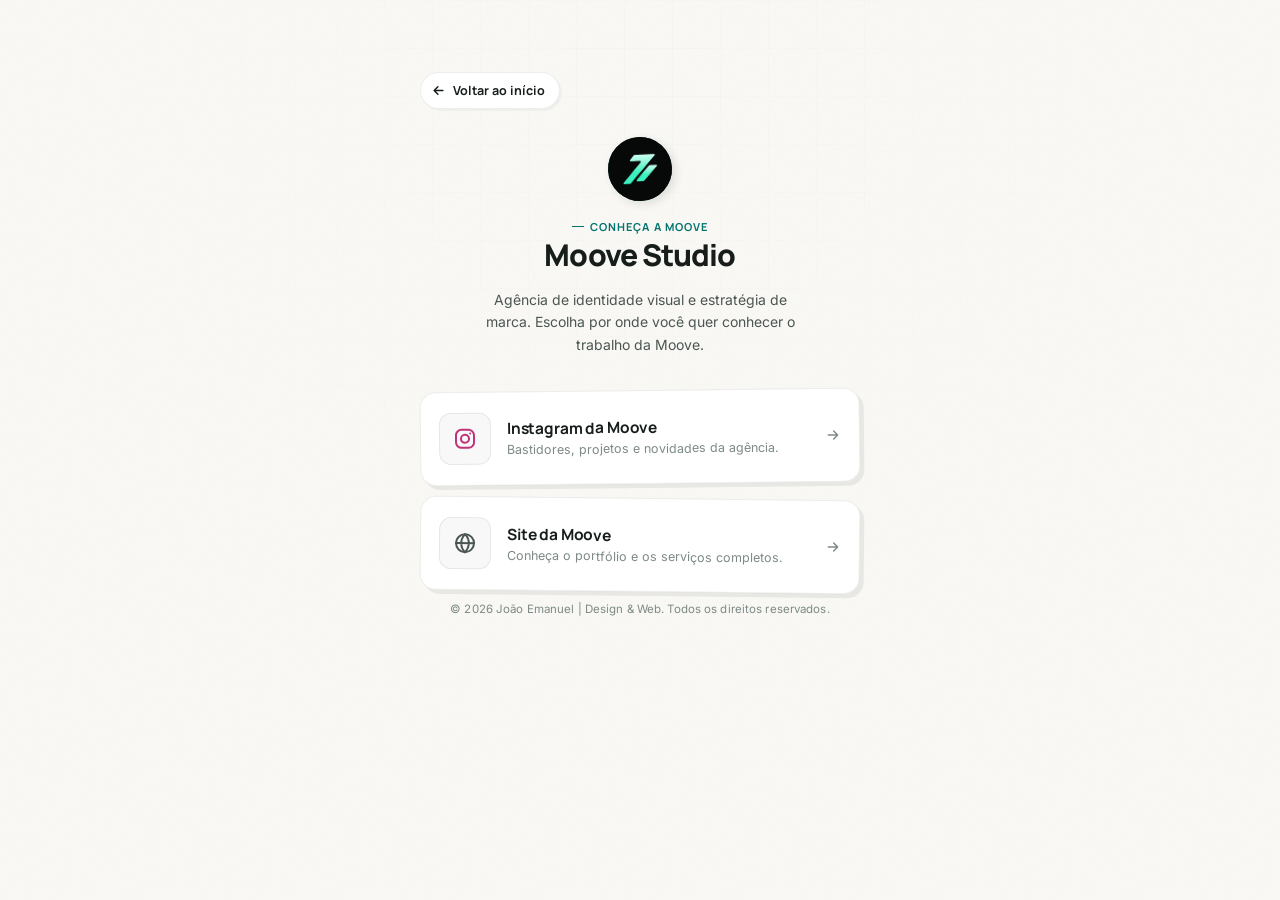
==== moove.html @ 4570e80d "atualização" ====
<!DOCTYPE html>
<html lang="pt-BR">
<head>
<meta charset="UTF-8">
<meta name="viewport" content="width=device-width, initial-scale=1.0, viewport-fit=cover">
<title>Conheça a Moove — João Emanuel</title>
<meta name="description" content="Conheça a Moove, agência de identidade visual e estratégia de marca. Acesse o Instagram ou o site oficial da agência.">
<meta name="theme-color" content="#FAF9F5">

<link rel="icon" type="image/png" href="simbolo-escuro.png" media="(prefers-color-scheme: light)">
<link rel="icon" type="image/png" href="simbolo-claro.png" media="(prefers-color-scheme: dark)">

<meta property="og:title" content="Conheça a Moove">
<meta property="og:description" content="Agência de identidade visual e estratégia de marca.">
<meta property="og:type" content="website">

<link rel="preconnect" href="https://fonts.googleapis.com">
<link rel="preconnect" href="https://fonts.gstatic.com" crossorigin>
<link href="https://fonts.googleapis.com/css2?family=Manrope:wght@600;700;800&family=Inter:wght@400;500;600&display=swap" rel="stylesheet">

<link rel="stylesheet" href="style.css?v=2">
</head>
<body>

<div class="ambient" aria-hidden="true"></div>

<main class="page">

  <div class="subpage-nav reveal" style="--d:0">
    <a class="btn-back" href="index.html">
      <svg viewBox="0 0 24 24" fill="none" stroke="currentColor" stroke-width="2.4" stroke-linecap="round" stroke-linejoin="round" aria-hidden="true"><path d="M19 12H5M11 6l-6 6 6 6"/></svg>
      Voltar ao início
    </a>
  </div>

  <header class="moove-hero reveal" style="--d:20">
    <div class="moove-logo moove-logo--photo" style="width:64px;height:64px;border-radius:50%;overflow:hidden;flex-shrink:0;">
      <img src="moove-logo.jpg" alt="Logotipo da Moove Studio" style="width:100%;height:100%;object-fit:cover;display:block;">
    </div>
    <span class="eyebrow">Conheça a Moove</span>
    <h1>Moove Studio</h1>
    <p class="description">Agência de identidade visual e estratégia de marca. Escolha por onde você quer conhecer o trabalho da Moove.</p>
  </header>

  <section class="option-grid" aria-label="Opções para conhecer a Moove">

    <a class="option-card option-card--instagram reveal" style="--d:40" href="https://www.instagram.com/mooveagc?utm_source=ig_web_button_share_sheet&igsh=ZDNlZDc0MzIxNw==" target="_blank" rel="noopener">
      <span class="option-icon" aria-hidden="true">
        <svg viewBox="0 0 24 24" width="24" height="24" fill="none" stroke="currentColor" stroke-width="2" stroke-linecap="round" stroke-linejoin="round"><rect x="3" y="3" width="18" height="18" rx="5.5"/><circle cx="12" cy="12" r="4"/><circle cx="17.2" cy="6.8" r="1" fill="currentColor" stroke="none"/></svg>
      </span>
      <span class="link-body">
        <span class="link-label">Instagram da Moove</span>
        <span class="link-desc">Bastidores, projetos e novidades da agência.</span>
      </span>
      <svg class="link-arrow" viewBox="0 0 24 24" width="15" height="15" fill="none" stroke="currentColor" stroke-width="2.2" stroke-linecap="round" stroke-linejoin="round" aria-hidden="true"><path d="M5 12h14M13 6l6 6-6 6"/></svg>
    </a>

    <a class="option-card reveal" style="--d:90" href="https://mooveagnc.vercel.app" target="_blank" rel="noopener">
      <span class="option-icon" aria-hidden="true">
        <svg viewBox="0 0 24 24" width="24" height="24" fill="none" stroke="currentColor" stroke-width="2" stroke-linecap="round" stroke-linejoin="round"><circle cx="12" cy="12" r="9"/><path d="M3 12h18M12 3c2.5 2.7 3.8 6 3.8 9s-1.3 6.3-3.8 9c-2.5-2.7-3.8-6-3.8-9s1.3-6.3 3.8-9Z"/></svg>
      </span>
      <span class="link-body">
        <span class="link-label">Site da Moove</span>
        <span class="link-desc">Conheça o portfólio e os serviços completos.</span>
      </span>
      <svg class="link-arrow" viewBox="0 0 24 24" width="15" height="15" fill="none" stroke="currentColor" stroke-width="2.2" stroke-linecap="round" stroke-linejoin="round" aria-hidden="true"><path d="M5 12h14M13 6l6 6-6 6"/></svg>
    </a>

  </section>

</main>

<footer>© 2026 João Emanuel | Design &amp; Web. Todos os direitos reservados.</footer>

<script src="script.js"></script>

</body>
</html>
---- style.css ----
:root{
    --bg: #FAF9F5;
    --bg-card: #FFFFFF;
    --accent: #024E4A;
    --accent-bright: #03736D;
    --gold: #F4C430;
    --gold-soft: #FFF9E6;
    --text: #161D1B;
    --text-dim: #4B5653;
    --text-faint: #7D8A86;
    --border: rgba(22, 29, 27, 0.08);
    --border-dashed: rgba(22, 29, 27, 0.15);
    --radius-lg: 16px;
    --radius-md: 12px;
    --radius-sm: 8px;
    --ease: cubic-bezier(0.16, 1, 0.3, 1);
    --shadow-flat: 4px 4px 0px rgba(22, 29, 27, 0.07);
    --shadow-lift: 6px 6px 0px rgba(22, 29, 27, 0.1);
  }

  *{ margin:0; padding:0; box-sizing:border-box; }

  html{ background:var(--bg); scroll-behavior:smooth; }

  body{
    background-color: var(--bg);
    color:var(--text);
    font-family:'Inter', -apple-system, BlinkMacSystemFont, sans-serif;
    min-height:100svh;
    display:flex;
    flex-direction:column;
    align-items:center;
    justify-content:flex-start;
    padding: clamp(32px, 8vh, 72px) 20px 32px;
    position:relative;
    overflow-x:hidden;
    -webkit-font-smoothing:antialiased;
  }

  /* ================= Collage Background Texture ================= */
  .ambient{
    position:fixed;
    inset:0;
    z-index:0;
    pointer-events:none;
    overflow:hidden;
  }

  .ambient::before{
    content:"";
    position:absolute;
    inset:0;
    background-image:
      linear-gradient(rgba(22,29,27,0.015) 1px, transparent 1px),
      linear-gradient(90deg, rgba(22,29,27,0.015) 1px, transparent 1px);
    background-size: 48px 48px;
    mask-image: radial-gradient(circle 800px at 50% 10%, black, transparent 85%);
    -webkit-mask-image: radial-gradient(circle 800px at 50% 10%, black, transparent 85%);
    opacity:0.8;
  }

  .ambient::after{
    content:"";
    position:absolute;
    inset:-10%;
    background-image:url("data:image/svg+xml,%3Csvg xmlns='http://www.w3.org/2000/svg' width='200' height='200'%3E%3Cfilter id='n'%3E%3CfeTurbulence type='fractalNoise' baseFrequency='0.8' numOctaves='3' stitchTiles='stitch'/%3E%3C/filter%3E%3Crect width='100%25' height='100%25' filter='url(%23n)'/%3E%3C/svg%3E");
    opacity:0.045;
    mix-blend-mode:multiply;
  }

  .page{
    position:relative;
    z-index:1;
    width:100%;
    max-width:440px;
    display:flex;
    flex-direction:column;
    align-items:center;
  }

  section, header.hero{ width:100%; }

  /* ---------- reveal-on-scroll ---------- */
  .reveal{
    opacity:0;
    transform: translateY(14px);
    transition: opacity 0.6s var(--ease), transform 0.6s var(--ease);
    transition-delay: calc(var(--d, 0) * 1ms);
  }
  .reveal.is-visible{ opacity:1; transform: translateY(0); }

  @media (prefers-reduced-motion: reduce){
    .reveal{ opacity:1; transform:none; transition:none; }
  }

  /* ================= Hero ================= */
  .hero{
    display:flex;
    flex-direction:column;
    align-items:center;
    text-align:center;
    margin-bottom: clamp(28px, 4vh, 36px);
  }

  /* Badge interativa estilo etiqueta */
  .badge{
    display:inline-flex;
    align-items:center;
    gap:8px;
    padding:6px 12px 6px 10px;
    border-radius:100px;
    background: var(--bg-card);
    border:1px solid var(--border);
    box-shadow: 2px 2px 0px rgba(22,29,27,0.04);
    font-family:'Manrope', sans-serif;
    font-weight:700;
    font-size:11.5px;
    letter-spacing:0.01em;
    color: var(--accent);
    margin-bottom:24px;
    cursor: default;
    user-select: none;
    opacity:0;
    transform: translateY(10px);
    animation: rise 0.7s var(--ease) forwards;
    transition: transform 0.3s var(--ease), box-shadow 0.3s var(--ease), background-color 0.3s var(--ease);
  }

  .badge:hover{
    transform: translateY(-2px);
    box-shadow: 3px 3px 6px rgba(22,29,27,0.06);
    background-color: var(--gold-soft);
  }

  .badge-dot{
    position:relative;
    width:6px; height:6px;
    border-radius:50%;
    background: var(--accent-bright);
    flex-shrink:0;
  }
  .badge-dot::after{
    content:"";
    position:absolute;
    inset:-4px;
    border-radius:50%;
    background: var(--accent-bright);
    opacity:0.4;
    animation: pulse 2s ease-out infinite;
  }

  @keyframes pulse{
    0%{ transform:scale(0.6); opacity:0.4; }
    75%{ transform:scale(2); opacity:0; }
    100%{ opacity:0; }
  }

  /* Circular sticker cutout with washi tape e interações de hover */
  .avatar-wrap{
    position:relative;
    width:108px;
    height:108px;
    border-radius:50%;
    background: #FFFFFF;
    padding: 5px;
    box-shadow: 3px 3px 10px rgba(22,29,27,0.1), 1px 1px 2px rgba(22,29,27,0.05);
    transform: rotate(-2deg);
    margin-bottom:24px;
    cursor: pointer;
    opacity:0;
    animation: rise-tilt 0.8s var(--ease) 0.08s forwards;
    transition: transform 0.4s var(--ease), box-shadow 0.4s var(--ease);
  }

  /* Translucent washi tape on top */
  .avatar-wrap::before{
    content: "";
    position: absolute;
    top: -12px;
    left: 50%;
    transform: translateX(-50%) rotate(-3deg);
    width: 50px;
    height: 16px;
    background: rgba(244, 196, 48, 0.45);
    border-left: 1px dashed rgba(22,29,27,0.1);
    border-right: 1px dashed rgba(22,29,27,0.1);
    backdrop-filter: blur(1px);
    z-index: 2;
    transition: transform 0.4s var(--ease), opacity 0.4s var(--ease);
  }

  /* Interações físicas de adesivo ao passar o mouse */
  .avatar-wrap:hover{
    transform: rotate(2deg) translateY(-4px) scale(1.03);
    box-shadow: 6px 10px 16px rgba(22,29,27,0.15);
  }

  .avatar-wrap:hover::before{
    transform: translateX(-50%) rotate(-1deg) translateY(-1px);
    background: rgba(244, 196, 48, 0.55);
  }

  @keyframes rise-tilt {
    to { opacity:1; transform: rotate(-2deg) translateY(0) scale(1); }
  }

  .avatar{
    width:100%;
    height:100%;
    border-radius:50%;
    overflow:hidden;
    background: #EAE8E2;
    display:flex;
    align-items:center;
    justify-content:center;
    border: 1px solid rgba(22,29,27,0.06);
  }

  .avatar img{
    width:100%;
    height:100%;
    object-fit:cover;
    display:block;
  }

  h1{
    font-family:'Manrope', sans-serif;
    font-weight:800;
    font-size: clamp(26px, 6vw, 30px);
    letter-spacing:-0.03em;
    color:var(--text);
    opacity:0;
    transform: translateY(10px);
    animation: rise 0.7s var(--ease) 0.16s forwards;
  }

  .subtitle{
    font-family:'Manrope', sans-serif;
    font-weight:700;
    font-size:13.5px;
    letter-spacing:0.04em;
    text-transform:uppercase;
    color:var(--accent-bright);
    margin-top:6px;
    opacity:0;
    transform: translateY(10px);
    animation: rise 0.7s var(--ease) 0.24s forwards;
  }

  .description{
    font-size:14px;
    line-height:1.6;
    color:var(--text-dim);
    max-width:320px;
    margin-top:14px;
    opacity:0;
    transform: translateY(10px);
    animation: rise 0.7s var(--ease) 0.32s forwards;
  }

  /* Mini circular action buttons style */
  .hero-cta{
    display:flex;
    align-items:center;
    justify-content:center;
    gap:14px;
    margin-top:24px;
    opacity:0;
    transform: translateY(10px);
    animation: rise 0.7s var(--ease) 0.4s forwards;
  }

  .btn-mini{
    width: 48px;
    height: 48px;
    border-radius: 50%;
    background: var(--bg-card);
    border: 1px solid var(--border);
    color: var(--text);
    display:inline-flex;
    align-items:center;
    justify-content:center;
    box-shadow: var(--shadow-flat);
    transition: transform 0.3s var(--ease), box-shadow 0.3s var(--ease), border-color 0.3s var(--ease), background-color 0.3s var(--ease);
    text-decoration: none;
  }

  /* Each mini button has a slightly hand-placed rotation */
  .btn-mini:nth-child(1) { transform: rotate(-5deg); }
  .btn-mini:nth-child(2) { transform: rotate(4deg); }
  .btn-mini:nth-child(3) { transform: rotate(-2deg); }

  .btn-mini:hover{
    border-color: var(--text);
    background-color: var(--gold-soft);
    transform: translateY(-2px) scale(1.05) rotate(0deg) !important;
    box-shadow: var(--shadow-lift);
  }

  .btn-mini svg{
    width: 20px;
    height: 20px;
  }

  /* ================= Links (Seção 2) ================= */
  .links{
    width:100%;
    display:flex;
    flex-direction:column;
    gap:12px;
    margin-bottom: clamp(28px, 4vh, 36px);
  }

  .link{
    --i: 0;
    position:relative;
    display:flex;
    align-items:center;
    gap:14px;
    width:100%;
    padding:14px 16px;
    border-radius: var(--radius-md);
    background: var(--bg-card);
    border:1px solid var(--border);
    box-shadow: var(--shadow-flat);
    text-decoration:none;
    color:var(--text);
    transition: transform 0.35s var(--ease), box-shadow 0.35s var(--ease), border-color 0.35s var(--ease);
  }

  /* Clean cutout border variation for links to look like hand-glued sheets */
  .link:nth-child(even) {
    border-radius: 14px 10px 15px 9px / 10px 14px 9px 13px;
    transform: rotate(0.4deg);
  }
  .link:nth-child(odd) {
    border-radius: 9px 15px 10px 14px / 13px 9px 14px 10px;
    transform: rotate(-0.4deg);
  }

  .link:hover, .link:focus-visible{
    border-color: var(--text);
    transform: translate(-2px, -2px) rotate(0deg) !important;
    box-shadow: var(--shadow-lift);
  }

  .link:active{ transform: translate(0px, 0px) scale(0.99) !important; }

  .link:focus-visible{
    outline: 2px solid var(--accent);
    outline-offset: 2px;
  }

  .link-icon{
    flex-shrink:0;
    width:38px;
    height:38px;
    border-radius: var(--radius-sm);
    background: rgba(22, 29, 27, 0.03);
    border:1px solid var(--border);
    display:flex;
    align-items:center;
    justify-content:center;
    color: var(--text-dim);
    transition: color 0.3s var(--ease), transform 0.3s var(--ease), background 0.3s var(--ease);
  }

  .link:hover .link-icon{
    color:var(--accent);
    transform: scale(1.04);
    background: var(--gold-soft);
    border-color: rgba(244,196,48,0.3);
  }

  .link-body{
    flex:1;
    min-width:0;
    display:flex;
    flex-direction:column;
    gap:1px;
  }

  .link-label{
    font-family:'Manrope', sans-serif;
    font-weight:700;
    font-size:14.5px;
    letter-spacing:-0.01em;
  }

  .link-desc{
    font-size:12px;
    line-height:1.4;
    color: var(--text-faint);
    overflow:hidden;
    text-overflow:ellipsis;
    white-space:nowrap;
  }

  .link-arrow{
    flex-shrink:0;
    width:14px;
    height:14px;
    color: var(--text-faint);
    transition: transform 0.3s var(--ease), color 0.3s var(--ease);
  }

  .link:hover .link-arrow{ transform: translateX(3px); color:var(--text); }

  /* Primary CTA card: stylized paper ribbon */
  .link--primary{
    background: var(--accent);
    border: 1px solid var(--accent);
    color: #FFFFFF;
    box-shadow: var(--shadow-flat);
  }

  .link--primary .link-icon{
    background: rgba(255,255,255,0.08);
    border-color: rgba(255,255,255,0.1);
    color: #FFFFFF;
  }
  .link--primary .link-label{ font-weight:800; font-size:15px; }
  .link--primary .link-desc{ color: rgba(255, 255, 255, 0.7); }
  .link--primary .link-arrow{ color: rgba(255, 255, 255, 0.6); }

  .link--primary:hover{
    background: #013A37;
    border-color: #013A37;
  }
  .link--primary:hover .link-icon{
    color: var(--gold);
    background: rgba(255,255,255,0.12);
  }
  .link--primary:hover .link-arrow{ color: #FFFFFF; }

  /* Secondary CTA card: WhatsApp stylized highlighted button */
  .link--whatsapp {
    background: var(--gold);
    border: 1px solid var(--gold);
    color: var(--text);
    box-shadow: var(--shadow-flat);
  }
  .link--whatsapp .link-icon {
    background: rgba(255, 255, 255, 0.35);
    border-color: rgba(22, 29, 27, 0.1);
    color: var(--accent);
  }
  .link--whatsapp .link-label {
    font-weight: 800;
    font-size: 15px;
  }
  .link--whatsapp .link-desc {
    color: var(--text-dim);
  }
  .link--whatsapp .link-arrow {
    color: var(--text-dim);
  }
  .link--whatsapp:hover {
    background: #e0b324;
    border-color: #e0b324;
  }
  .link--whatsapp:hover .link-icon {
    background: rgba(255, 255, 255, 0.5);
    color: #013A37;
    border-color: rgba(22, 29, 27, 0.15);
  }
  .link--whatsapp:hover .link-arrow {
    color: var(--text);
  }

  /* ================= Prova Social (Seção 3) ================= */
  .stats{
    width:100%;
    display:grid;
    grid-template-columns: repeat(3, 1fr);
    gap:10px;
    margin-bottom: clamp(28px, 4vh, 36px);
  }

  .stat-card{
    position:relative;
    padding:18px 8px 16px;
    border-radius: var(--radius-md);
    background: var(--bg-card);
    border:1px solid var(--border);
    box-shadow: 2px 2px 0px rgba(22,29,27,0.04);
    display:flex;
    flex-direction:column;
    align-items:center;
    text-align:center;
    gap:4px;
    transition: transform 0.35s var(--ease), border-color 0.35s var(--ease), box-shadow 0.35s var(--ease);
  }

  .stat-card:nth-child(1) { transform: rotate(-1deg); }
  .stat-card:nth-child(2) { transform: rotate(1deg); }
  .stat-card:nth-child(3) { transform: rotate(-0.5deg); }

  .stat-card:hover{
    transform: translateY(-2px) rotate(0deg) !important;
    border-color: var(--text);
    box-shadow: var(--shadow-flat);
  }

  .stat-num{
    font-family:'Manrope', sans-serif;
    font-weight:800;
    font-size: clamp(20px, 5.5vw, 24px);
    letter-spacing:-0.02em;
    color: var(--accent);
  }

  .stat-label{
    font-size:10.5px;
    line-height:1.3;
    color: var(--text-faint);
    letter-spacing:0.01em;
  }

  @media (max-width: 380px){
    .stats{ gap:8px; }
    .stat-card{ padding:14px 4px 12px; }
    .stat-label{ font-size:9.5px; }
  }

  /* ================= Quem Sou (Seção 4 - Última) ================= */
  .about{
    margin-bottom: clamp(28px, 4vh, 36px);
    padding: 30px clamp(18px, 5vw, 24px) 24px;
    border-radius: 12px 16px 12px 18px / 14px 12px 16px 11px;
    background: var(--bg-card);
    border: 1px dashed var(--border-dashed);
    box-shadow: var(--shadow-flat);
    display:grid;
    grid-template-columns: 1fr;
    gap:14px;
    position: relative;
    cursor: default;
    transition: transform 0.4s var(--ease), box-shadow 0.4s var(--ease), border-color 0.4s var(--ease);
  }

  /* Interação de hover no bloco Quem Sou */
  .about:hover{
    transform: translateY(-3px) rotate(0.5deg);
    box-shadow: 6px 8px 0px rgba(22, 29, 27, 0.09);
    border-color: var(--accent-bright);
  }

  /* Paper tape on the corner of the About card */
  .about::before {
    content: "";
    position: absolute;
    top: -8px;
    right: 20px;
    transform: rotate(15deg);
    width: 50px;
    height: 16px;
    background: rgba(22, 29, 27, 0.05);
    border-left: 1px dashed rgba(22,29,27,0.1);
    border-right: 1px dashed rgba(22,29,27,0.1);
    pointer-events: none;
    transition: transform 0.4s var(--ease), background 0.4s var(--ease);
  }

  .about:hover::before{
    transform: rotate(12deg) translateY(-1px);
    background: rgba(2, 78, 74, 0.08); /* Ganha um sutil tom de marcação */
  }

  .about-head{
    display:flex;
    flex-direction:column;
    gap:4px;
  }

  .eyebrow{
    font-family:'Manrope', sans-serif;
    font-weight:700;
    font-size:11px;
    letter-spacing:0.1em;
    text-transform:uppercase;
    color: var(--accent-bright);
    display:flex;
    align-items:center;
    gap:6px;
  }

  .eyebrow::before{
    content:"";
    width:12px;
    height:1.5px;
    background: var(--accent-bright);
  }

  .about-title{
    font-family:'Manrope', sans-serif;
    font-weight:800;
    font-size:18px;
    letter-spacing:-0.015em;
    line-height:1.25;
    color: var(--text);
  }

  .about-text{
    font-size:13.5px;
    line-height:1.65;
    color: var(--text-dim);
  }

  @media (min-width: 560px){
    .about{ grid-template-columns: 0.9fr 1.1fr; gap:20px; align-items:start; }
  }

  /* ---------- Footer ---------- */
  footer{
    position:relative;
    z-index:1;
    margin-top:clamp(4px, 2vh, 10px);
    font-size:11.5px;
    color: var(--text-faint);
    letter-spacing:0.01em;
    text-align:center;
  }

  @keyframes rise{
    to{ opacity:1; transform: translateY(0) scale(1); }
  }

  @media (min-width: 640px){
    .page{ max-width: 440px; }
    .link{ padding:15px 18px; }
  }

  @media (prefers-reduced-motion: reduce){
    *, *::before, *::after{
      animation-duration: 0.01ms !important;
      animation-iteration-count: 1 !important;
      transition-duration: 0.01ms !important;
    }
    .link:hover, .stat-card:hover, .btn-mini:hover, .badge:hover, .avatar-wrap:hover, .about:hover{ transform:none !important; }
  }

/* ================= Componentes de navegação entre páginas ================= */
.subpage-nav{
  width:100%;
  display:flex;
  align-items:center;
  margin-bottom: clamp(20px, 4vh, 28px);
}

.btn-back{
  display:inline-flex;
  align-items:center;
  gap:7px;
  padding:9px 14px 9px 10px;
  border-radius:100px;
  background: var(--bg-card);
  border:1px solid var(--border);
  box-shadow: 2px 2px 0px rgba(22,29,27,0.04);
  font-family:'Manrope', sans-serif;
  font-weight:700;
  font-size:12.5px;
  color: var(--text);
  text-decoration:none;
  transition: transform 0.3s var(--ease), box-shadow 0.3s var(--ease), background-color 0.3s var(--ease), border-color 0.3s var(--ease);
}

.btn-back svg{ width:15px; height:15px; transition: transform 0.3s var(--ease); }

.btn-back:hover{
  transform: translate(-2px,-2px);
  box-shadow: var(--shadow-flat);
  background-color: var(--gold-soft);
  border-color: var(--text);
}

.btn-back:hover svg{ transform: translateX(-2px); }

/* ---------- Botão "Ler mais" criativo (cartão Quem Sou, home) ---------- */
.about-more{
  --i:0;
  position:relative;
  align-self:flex-start;
  display:inline-flex;
  align-items:center;
  gap:8px;
  margin-top:4px;
  padding:11px 18px 11px 20px;
  border-radius: 100px 8px 100px 8px;
  background: var(--accent);
  color:#FFFFFF;
  font-family:'Manrope', sans-serif;
  font-weight:800;
  font-size:13px;
  letter-spacing:-0.01em;
  text-decoration:none;
  border: 1px solid var(--accent);
  box-shadow: var(--shadow-flat);
  transform: rotate(-1deg);
  transition: transform 0.35s var(--ease), box-shadow 0.35s var(--ease), background-color 0.35s var(--ease);
  overflow:hidden;
}

.about-more::before{
  content:"";
  position:absolute;
  top:0; left:-60%;
  width:40%; height:100%;
  background: linear-gradient(120deg, transparent, rgba(255,255,255,0.28), transparent);
  transform: skewX(-20deg);
  transition: left 0.6s var(--ease);
}

.about-more:hover::before{ left:120%; }

.about-more svg{
  width:14px; height:14px;
  flex-shrink:0;
  transition: transform 0.35s var(--ease);
}

.about-more:hover{
  transform: rotate(0deg) translate(-2px,-2px);
  box-shadow: var(--shadow-lift);
  background-color: #013A37;
}

.about-more:hover svg{ transform: translateX(4px); }

.about-more:active{ transform: scale(0.97) !important; }

.about > .about-more{ margin-top:6px; }

@media (min-width: 560px){
  .about{ grid-template-columns: 0.9fr 1.1fr; }
  .about-more{ grid-column: 2; }
}

/* ================= Página: Quem Sou (extensa) ================= */
.story-hero{
  display:flex;
  flex-direction:column;
  align-items:center;
  text-align:center;
  margin-bottom: clamp(24px, 4vh, 32px);
}

.story-hero .avatar-wrap{ width:92px; height:92px; margin-bottom:18px; }

.story-hero h1{ font-size: clamp(24px, 6vw, 28px); }

.story-block{
  width:100%;
  margin-bottom:16px;
  padding: 24px clamp(18px, 5vw, 24px) 22px;
  border-radius: 14px 18px 12px 16px / 16px 12px 18px 12px;
  background: var(--bg-card);
  border: 1px solid var(--border);
  box-shadow: var(--shadow-flat);
  transition: transform 0.4s var(--ease), box-shadow 0.4s var(--ease), border-color 0.4s var(--ease);
}

.story-block:nth-child(odd){ transform: rotate(-0.3deg); }
.story-block:nth-child(even){ transform: rotate(0.3deg); }

.story-block:hover{
  transform: translateY(-3px) rotate(0deg);
  box-shadow: var(--shadow-lift);
  border-color: var(--accent-bright);
}

.story-block .eyebrow{ margin-bottom:10px; }

.story-block h2{
  font-family:'Manrope', sans-serif;
  font-weight:800;
  font-size:17px;
  letter-spacing:-0.015em;
  color:var(--text);
  margin-bottom:10px;
}

.story-block p{
  font-size:13.5px;
  line-height:1.7;
  color: var(--text-dim);
  margin-bottom:10px;
}

.story-block p:last-child{ margin-bottom:0; }

.value-grid{
  display:grid;
  grid-template-columns: 1fr 1fr;
  gap:10px;
  margin-top:6px;
}

.value-card{
  padding:14px 12px;
  border-radius: var(--radius-sm);
  background: rgba(2, 78, 74, 0.03);
  border:1px solid var(--border);
  text-align:left;
}

.value-card .value-title{
  display:block;
  font-family:'Manrope', sans-serif;
  font-weight:800;
  font-size:12.5px;
  color: var(--accent);
  margin-bottom:4px;
}

.value-card .value-desc{
  display:block;
  font-size:11.5px;
  line-height:1.5;
  color: var(--text-faint);
}

.skills-tags{
  display:flex;
  flex-wrap:wrap;
  gap:8px;
  margin-top:8px;
}

.skill-tag{
  padding:7px 13px;
  border-radius:100px;
  background: var(--gold-soft);
  border:1px solid rgba(244,196,48,0.4);
  font-family:'Manrope', sans-serif;
  font-weight:700;
  font-size:11.5px;
  color: var(--text);
}

.story-cta{
  display:flex;
  flex-direction:column;
  gap:12px;
  margin-top: clamp(20px, 4vh, 28px);
}

/* ================= Página: Moove (opções) ================= */
.moove-hero{
  display:flex;
  flex-direction:column;
  align-items:center;
  text-align:center;
  margin-bottom: clamp(28px, 4vh, 34px);
}

.moove-logo{
  width:64px;
  height:64px;
  border-radius:50%;
  background: var(--accent);
  color: var(--gold);
  display:flex;
  align-items:center;
  justify-content:center;
  box-shadow: 3px 3px 10px rgba(22,29,27,0.12);
  margin-bottom:18px;
  transform: rotate(-3deg);
}

.moove-logo svg{ width:28px; height:28px; }

.option-grid{
  width:100%;
  display:flex;
  flex-direction:column;
  gap:14px;
}

.option-card{
  position:relative;
  display:flex;
  align-items:center;
  gap:16px;
  width:100%;
  padding:20px 18px;
  border-radius: var(--radius-lg);
  background: var(--bg-card);
  border:1px solid var(--border);
  box-shadow: var(--shadow-flat);
  text-decoration:none;
  color:var(--text);
  transition: transform 0.35s var(--ease), box-shadow 0.35s var(--ease), border-color 0.35s var(--ease);
}

.option-card:nth-child(1){ transform: rotate(-0.6deg); }
.option-card:nth-child(2){ transform: rotate(0.6deg); }

.option-card:hover{
  border-color: var(--text);
  transform: translate(-2px,-2px) rotate(0deg);
  box-shadow: var(--shadow-lift);
}

.option-icon{
  flex-shrink:0;
  width:52px;
  height:52px;
  border-radius: var(--radius-md);
  background: rgba(22,29,27,0.03);
  border:1px solid var(--border);
  display:flex;
  align-items:center;
  justify-content:center;
  color: var(--text-dim);
  transition: color 0.3s var(--ease), background 0.3s var(--ease), border-color 0.3s var(--ease);
}

.option-card:hover .option-icon{
  color: var(--accent);
  background: var(--gold-soft);
  border-color: rgba(244,196,48,0.3);
}

.option-card .link-body{ gap:2px; }
.option-card .link-label{ font-size:15.5px; }
.option-card .link-desc{ font-size:12.5px; white-space:normal; }
.option-card .link-arrow{ width:16px; height:16px; }
.option-card:hover .link-arrow{ transform: translateX(3px); color:var(--text); }

.option-card--instagram .option-icon{ color:#C1327A; }
.option-card--instagram:hover .option-icon{ color:#C1327A; background: rgba(193,50,122,0.08); border-color: rgba(193,50,122,0.25); }
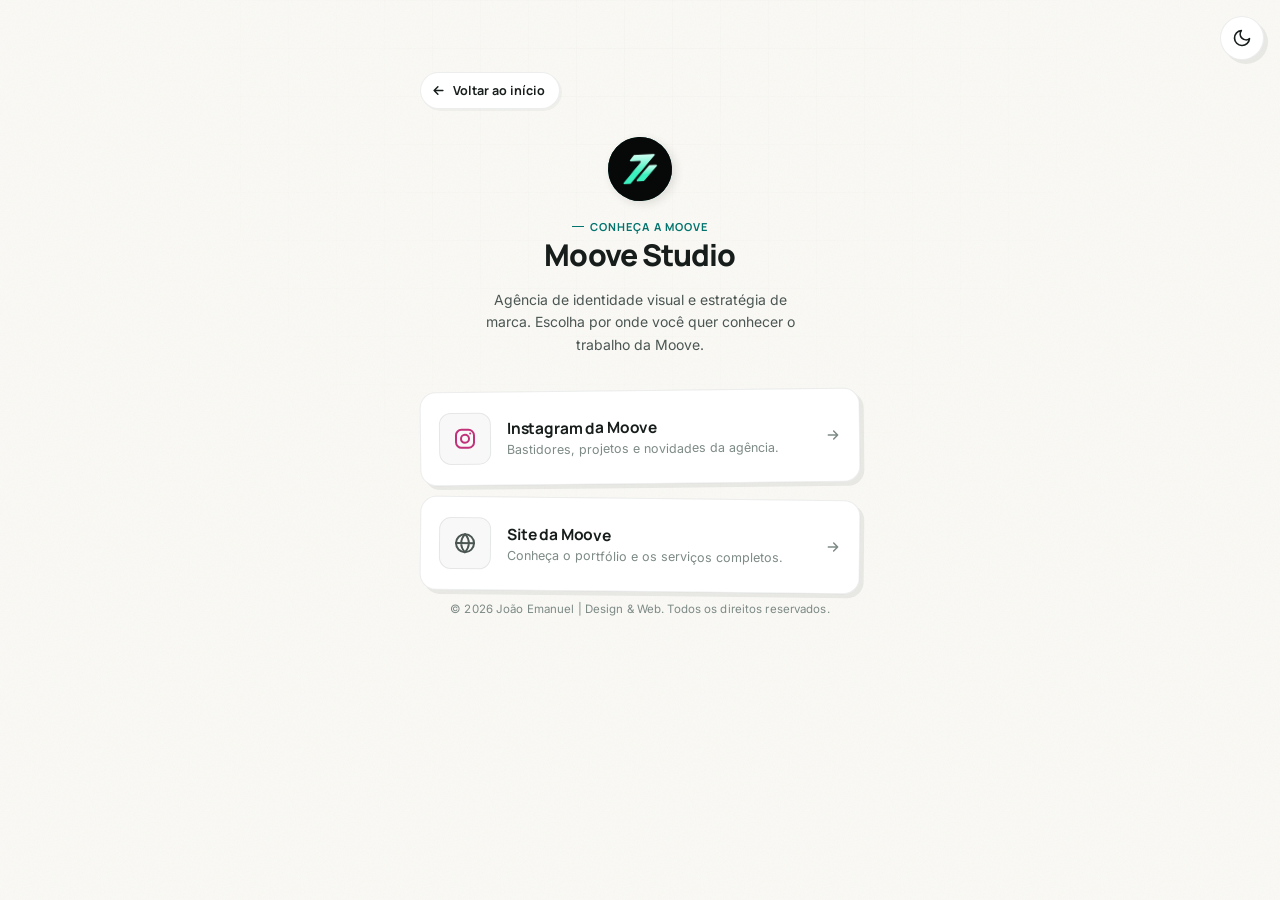
==== commit 8455e485: "Atualização" ====
--- a/moove.html
+++ b/moove.html
@@ -2,13 +2,23 @@
 <html lang="pt-BR">
 <head>
 <meta charset="UTF-8">
+<script>
+(function(){
+  try{
+    var saved = localStorage.getItem('theme');
+    var theme = saved || (window.matchMedia('(prefers-color-scheme: dark)').matches ? 'dark' : 'light');
+    document.documentElement.setAttribute('data-theme', theme);
+    document.documentElement.style.colorScheme = theme;
+  }catch(e){}
+})();
+</script>
 <meta name="viewport" content="width=device-width, initial-scale=1.0, viewport-fit=cover">
-<title>Conheça a Moove — João Emanuel</title>
+<title>Conheça a Moove, João Emanuel</title>
 <meta name="description" content="Conheça a Moove, agência de identidade visual e estratégia de marca. Acesse o Instagram ou o site oficial da agência.">
 <meta name="theme-color" content="#FAF9F5">
 
-<link rel="icon" type="image/png" href="simbolo-escuro.png" media="(prefers-color-scheme: light)">
-<link rel="icon" type="image/png" href="simbolo-claro.png" media="(prefers-color-scheme: dark)">
+<link rel="icon" type="image/png" href="assets/img/simbolo-escuro.png" media="(prefers-color-scheme: light)">
+<link rel="icon" type="image/png" href="assets/img/simbolo-claro.png" media="(prefers-color-scheme: dark)">
 
 <meta property="og:title" content="Conheça a Moove">
 <meta property="og:description" content="Agência de identidade visual e estratégia de marca.">
@@ -18,9 +28,16 @@
 <link rel="preconnect" href="https://fonts.gstatic.com" crossorigin>
 <link href="https://fonts.googleapis.com/css2?family=Manrope:wght@600;700;800&family=Inter:wght@400;500;600&display=swap" rel="stylesheet">
 
-<link rel="stylesheet" href="style.css?v=2">
+<link rel="stylesheet" href="assets/css/style.css?v=2">
 </head>
 <body>
+
+<button type="button" class="theme-toggle" id="themeToggle" aria-label="Alternar entre tema claro e escuro" title="Alternar tema">
+  <span class="icon-wrap">
+    <svg class="icon-sun" viewBox="0 0 24 24" fill="none" stroke="currentColor" stroke-width="2" stroke-linecap="round" stroke-linejoin="round" aria-hidden="true"><circle cx="12" cy="12" r="4"/><path d="M12 2v2M12 20v2M4.93 4.93l1.41 1.41M17.66 17.66l1.41 1.41M2 12h2M20 12h2M4.93 19.07l1.41-1.41M17.66 6.34l1.41-1.41"/></svg>
+    <svg class="icon-moon" viewBox="0 0 24 24" fill="none" stroke="currentColor" stroke-width="2" stroke-linecap="round" stroke-linejoin="round" aria-hidden="true"><path d="M21 12.79A9 9 0 1 1 11.21 3 7 7 0 0 0 21 12.79Z"/></svg>
+  </span>
+</button>
 
 <div class="ambient" aria-hidden="true"></div>
 
@@ -35,7 +52,7 @@
 
   <header class="moove-hero reveal" style="--d:20">
     <div class="moove-logo moove-logo--photo" style="width:64px;height:64px;border-radius:50%;overflow:hidden;flex-shrink:0;">
-      <img src="moove-logo.jpg" alt="Logotipo da Moove Studio" style="width:100%;height:100%;object-fit:cover;display:block;">
+      <img src="assets/img/moove-logo.jpg" alt="Logotipo da Moove Studio" style="width:100%;height:100%;object-fit:cover;display:block;">
     </div>
     <span class="eyebrow">Conheça a Moove</span>
     <h1>Moove Studio</h1>
@@ -72,7 +89,7 @@
 
 <footer>© 2026 João Emanuel | Design &amp; Web. Todos os direitos reservados.</footer>
 
-<script src="script.js"></script>
+<script src="assets/js/script.js"></script>
 
 </body>
 </html>
--- a/assets/css/style.css
+++ b/assets/css/style.css
@@ -0,0 +1,1071 @@
+  :root{
+    --bg: #FAF9F5;
+    --bg-card: #FFFFFF;
+    --accent: #024E4A;
+    --accent-bright: #03736D;
+    --gold: #F4C430;
+    --gold-soft: #FFF9E6;
+    --text: #161D1B;
+    --text-dim: #4B5653;
+    --text-faint: #7D8A86;
+    --border: rgba(22, 29, 27, 0.08);
+    --border-dashed: rgba(22, 29, 27, 0.15);
+    --radius-lg: 16px;
+    --radius-md: 12px;
+    --radius-sm: 8px;
+    --ease: cubic-bezier(0.16, 1, 0.3, 1);
+    --shadow-flat: 4px 4px 0px rgba(22, 29, 27, 0.07);
+    --shadow-lift: 6px 6px 0px rgba(22, 29, 27, 0.1);
+    --theme-transition: background-color 0.5s var(--ease), color 0.4s var(--ease), border-color 0.4s var(--ease), box-shadow 0.4s var(--ease);
+  }
+
+  /* ================= Tema escuro ================= */
+  html[data-theme="dark"]{
+    --bg: #0D1312;
+    --bg-card: #161F1D;
+    --accent: #2FD9A8;
+    --accent-bright: #3DF2BE;
+    --gold: #F4C430;
+    --gold-soft: rgba(244, 196, 48, 0.1);
+    --text: #F2F1EA;
+    --text-dim: #B7C1BC;
+    --text-faint: #808C87;
+    --border: rgba(255, 255, 255, 0.08);
+    --border-dashed: rgba(255, 255, 255, 0.14);
+    --shadow-flat: 4px 4px 0px rgba(0, 0, 0, 0.35);
+    --shadow-lift: 6px 6px 0px rgba(0, 0, 0, 0.45);
+  }
+
+  *{ margin:0; padding:0; box-sizing:border-box; }
+
+  html{ background:var(--bg); scroll-behavior:smooth; transition: var(--theme-transition); }
+
+  body{
+    background-color: var(--bg);
+    color:var(--text);
+    font-family:'Inter', -apple-system, BlinkMacSystemFont, sans-serif;
+    min-height:100svh;
+    display:flex;
+    flex-direction:column;
+    align-items:center;
+    justify-content:flex-start;
+    padding: clamp(32px, 8vh, 72px) 20px 32px;
+    position:relative;
+    overflow-x:hidden;
+    -webkit-font-smoothing:antialiased;
+    transition: var(--theme-transition);
+  }
+
+  /* ================= Collage Background Texture ================= */
+  .ambient{
+    position:fixed;
+    inset:0;
+    z-index:0;
+    pointer-events:none;
+    overflow:hidden;
+  }
+
+  .ambient::before{
+    content:"";
+    position:absolute;
+    inset:0;
+    background-image:
+      linear-gradient(rgba(22,29,27,0.015) 1px, transparent 1px),
+      linear-gradient(90deg, rgba(22,29,27,0.015) 1px, transparent 1px);
+    background-size: 48px 48px;
+    mask-image: radial-gradient(circle 800px at 50% 10%, black, transparent 85%);
+    -webkit-mask-image: radial-gradient(circle 800px at 50% 10%, black, transparent 85%);
+    opacity:0.8;
+    transition: opacity 0.5s var(--ease);
+  }
+
+  html[data-theme="dark"] .ambient::before{
+    background-image:
+      linear-gradient(rgba(255,255,255,0.025) 1px, transparent 1px),
+      linear-gradient(90deg, rgba(255,255,255,0.025) 1px, transparent 1px);
+  }
+
+  .ambient::after{
+    content:"";
+    position:absolute;
+    inset:-10%;
+    background-image:url("data:image/svg+xml,%3Csvg xmlns='http://www.w3.org/2000/svg' width='200' height='200'%3E%3Cfilter id='n'%3E%3CfeTurbulence type='fractalNoise' baseFrequency='0.8' numOctaves='3' stitchTiles='stitch'/%3E%3C/filter%3E%3Crect width='100%25' height='100%25' filter='url(%23n)'/%3E%3C/svg%3E");
+    opacity:0.045;
+    mix-blend-mode:multiply;
+  }
+
+  .page{
+    position:relative;
+    z-index:1;
+    width:100%;
+    max-width:440px;
+    display:flex;
+    flex-direction:column;
+    align-items:center;
+  }
+
+  section, header.hero{ width:100%; }
+
+  /* ---------- reveal-on-scroll ---------- */
+  .reveal{
+    opacity:0;
+    transform: translateY(14px);
+    transition: opacity 0.6s var(--ease), transform 0.6s var(--ease);
+    transition-delay: calc(var(--d, 0) * 1ms);
+  }
+  .reveal.is-visible{ opacity:1; transform: translateY(0); }
+
+  @media (prefers-reduced-motion: reduce){
+    .reveal{ opacity:1; transform:none; transition:none; }
+  }
+
+  /* ================= Hero ================= */
+  .hero{
+    display:flex;
+    flex-direction:column;
+    align-items:center;
+    text-align:center;
+    margin-bottom: clamp(28px, 4vh, 36px);
+  }
+
+  /* Badge interativa estilo etiqueta */
+  .badge{
+    display:inline-flex;
+    align-items:center;
+    gap:8px;
+    padding:6px 12px 6px 10px;
+    border-radius:100px;
+    background: var(--bg-card);
+    border:1px solid var(--border);
+    box-shadow: 2px 2px 0px rgba(22,29,27,0.04);
+    font-family:'Manrope', sans-serif;
+    font-weight:700;
+    font-size:11.5px;
+    letter-spacing:0.01em;
+    color: var(--accent);
+    margin-bottom:24px;
+    cursor: default;
+    user-select: none;
+    opacity:0;
+    transform: translateY(10px);
+    animation: rise 0.7s var(--ease) forwards;
+    transition: transform 0.3s var(--ease), box-shadow 0.3s var(--ease), background-color 0.3s var(--ease);
+  }
+
+  .badge:hover{
+    transform: translateY(-2px);
+    box-shadow: 3px 3px 6px rgba(22,29,27,0.06);
+    background-color: var(--gold-soft);
+  }
+
+  .badge-dot{
+    position:relative;
+    width:6px; height:6px;
+    border-radius:50%;
+    background: var(--accent-bright);
+    flex-shrink:0;
+  }
+  .badge-dot::after{
+    content:"";
+    position:absolute;
+    inset:-4px;
+    border-radius:50%;
+    background: var(--accent-bright);
+    opacity:0.4;
+    animation: pulse 2s ease-out infinite;
+  }
+
+  @keyframes pulse{
+    0%{ transform:scale(0.6); opacity:0.4; }
+    75%{ transform:scale(2); opacity:0; }
+    100%{ opacity:0; }
+  }
+
+  /* Circular sticker cutout with washi tape e interações de hover */
+  .avatar-wrap{
+    position:relative;
+    width:108px;
+    height:108px;
+    border-radius:50%;
+    background: #FFFFFF;
+    padding: 5px;
+    box-shadow: 3px 3px 10px rgba(22,29,27,0.1), 1px 1px 2px rgba(22,29,27,0.05);
+    transform: rotate(-2deg);
+    margin-bottom:24px;
+    cursor: pointer;
+    opacity:0;
+    animation: rise-tilt 0.8s var(--ease) 0.08s forwards;
+    transition: transform 0.4s var(--ease), box-shadow 0.4s var(--ease);
+  }
+
+  /* Translucent washi tape on top */
+  .avatar-wrap::before{
+    content: "";
+    position: absolute;
+    top: -12px;
+    left: 50%;
+    transform: translateX(-50%) rotate(-3deg);
+    width: 50px;
+    height: 16px;
+    background: rgba(244, 196, 48, 0.45);
+    border-left: 1px dashed rgba(22,29,27,0.1);
+    border-right: 1px dashed rgba(22,29,27,0.1);
+    backdrop-filter: blur(1px);
+    z-index: 2;
+    transition: transform 0.4s var(--ease), opacity 0.4s var(--ease);
+  }
+
+  /* Interações físicas de adesivo ao passar o mouse */
+  .avatar-wrap:hover{
+    transform: rotate(2deg) translateY(-4px) scale(1.03);
+    box-shadow: 6px 10px 16px rgba(22,29,27,0.15);
+  }
+
+  .avatar-wrap:hover::before{
+    transform: translateX(-50%) rotate(-1deg) translateY(-1px);
+    background: rgba(244, 196, 48, 0.55);
+  }
+
+  @keyframes rise-tilt {
+    to { opacity:1; transform: rotate(-2deg) translateY(0) scale(1); }
+  }
+
+  .avatar{
+    width:100%;
+    height:100%;
+    border-radius:50%;
+    overflow:hidden;
+    background: #EAE8E2;
+    display:flex;
+    align-items:center;
+    justify-content:center;
+    border: 1px solid rgba(22,29,27,0.06);
+  }
+
+  .avatar img{
+    width:100%;
+    height:100%;
+    object-fit:cover;
+    display:block;
+  }
+
+  h1{
+    font-family:'Manrope', sans-serif;
+    font-weight:800;
+    font-size: clamp(26px, 6vw, 30px);
+    letter-spacing:-0.03em;
+    color:var(--text);
+    opacity:0;
+    transform: translateY(10px);
+    animation: rise 0.7s var(--ease) 0.16s forwards;
+  }
+
+  .subtitle{
+    font-family:'Manrope', sans-serif;
+    font-weight:700;
+    font-size:13.5px;
+    letter-spacing:0.04em;
+    text-transform:uppercase;
+    color:var(--accent-bright);
+    margin-top:6px;
+    opacity:0;
+    transform: translateY(10px);
+    animation: rise 0.7s var(--ease) 0.24s forwards;
+  }
+
+  .description{
+    font-size:14px;
+    line-height:1.6;
+    color:var(--text-dim);
+    max-width:320px;
+    margin-top:14px;
+    opacity:0;
+    transform: translateY(10px);
+    animation: rise 0.7s var(--ease) 0.32s forwards;
+  }
+
+  /* Mini circular action buttons style */
+  .hero-cta{
+    display:flex;
+    align-items:center;
+    justify-content:center;
+    gap:14px;
+    margin-top:24px;
+    opacity:0;
+    transform: translateY(10px);
+    animation: rise 0.7s var(--ease) 0.4s forwards;
+  }
+
+  .btn-mini{
+    width: 48px;
+    height: 48px;
+    border-radius: 50%;
+    background: var(--bg-card);
+    border: 1px solid var(--border);
+    color: var(--text);
+    display:inline-flex;
+    align-items:center;
+    justify-content:center;
+    box-shadow: var(--shadow-flat);
+    transition: transform 0.3s var(--ease), box-shadow 0.3s var(--ease), border-color 0.3s var(--ease), background-color 0.3s var(--ease);
+    text-decoration: none;
+  }
+
+  /* Each mini button has a slightly hand-placed rotation */
+  .btn-mini:nth-child(1) { transform: rotate(-5deg); }
+  .btn-mini:nth-child(2) { transform: rotate(4deg); }
+  .btn-mini:nth-child(3) { transform: rotate(-2deg); }
+
+  .btn-mini:hover{
+    border-color: var(--text);
+    background-color: var(--gold-soft);
+    transform: translateY(-2px) scale(1.05) rotate(0deg) !important;
+    box-shadow: var(--shadow-lift);
+  }
+
+  .btn-mini svg{
+    width: 20px;
+    height: 20px;
+  }
+
+  /* ================= Links (Seção 2) ================= */
+  .links{
+    width:100%;
+    display:flex;
+    flex-direction:column;
+    gap:12px;
+    margin-bottom: clamp(28px, 4vh, 36px);
+  }
+
+  .link{
+    --i: 0;
+    position:relative;
+    display:flex;
+    align-items:center;
+    gap:14px;
+    width:100%;
+    padding:14px 16px;
+    border-radius: var(--radius-md);
+    background: var(--bg-card);
+    border:1px solid var(--border);
+    box-shadow: var(--shadow-flat);
+    text-decoration:none;
+    color:var(--text);
+    transition: transform 0.35s var(--ease), box-shadow 0.35s var(--ease), border-color 0.35s var(--ease);
+  }
+
+  /* Clean cutout border variation for links to look like hand-glued sheets */
+  .link:nth-child(even) {
+    border-radius: 14px 10px 15px 9px / 10px 14px 9px 13px;
+    transform: rotate(0.4deg);
+  }
+  .link:nth-child(odd) {
+    border-radius: 9px 15px 10px 14px / 13px 9px 14px 10px;
+    transform: rotate(-0.4deg);
+  }
+
+  .link:hover, .link:focus-visible{
+    border-color: var(--text);
+    transform: translate(-2px, -2px) rotate(0deg) !important;
+    box-shadow: var(--shadow-lift);
+  }
+
+  .link:active{ transform: translate(0px, 0px) scale(0.99) !important; }
+
+  .link:focus-visible{
+    outline: 2px solid var(--accent);
+    outline-offset: 2px;
+  }
+
+  .link-icon{
+    flex-shrink:0;
+    width:38px;
+    height:38px;
+    border-radius: var(--radius-sm);
+    background: rgba(22, 29, 27, 0.03);
+    border:1px solid var(--border);
+    display:flex;
+    align-items:center;
+    justify-content:center;
+    color: var(--text-dim);
+    transition: color 0.3s var(--ease), transform 0.3s var(--ease), background 0.3s var(--ease);
+  }
+
+  html[data-theme="dark"] .link-icon{ background: rgba(255, 255, 255, 0.05); }
+
+  .link:hover .link-icon{
+    color:var(--accent);
+    transform: scale(1.04);
+    background: var(--gold-soft);
+    border-color: rgba(244,196,48,0.3);
+  }
+
+  .link-body{
+    flex:1;
+    min-width:0;
+    display:flex;
+    flex-direction:column;
+    gap:1px;
+  }
+
+  .link-label{
+    font-family:'Manrope', sans-serif;
+    font-weight:700;
+    font-size:14.5px;
+    letter-spacing:-0.01em;
+  }
+
+  .link-desc{
+    font-size:12px;
+    line-height:1.4;
+    color: var(--text-faint);
+    overflow:hidden;
+    text-overflow:ellipsis;
+    white-space:nowrap;
+  }
+
+  .link-arrow{
+    flex-shrink:0;
+    width:14px;
+    height:14px;
+    color: var(--text-faint);
+    transition: transform 0.3s var(--ease), color 0.3s var(--ease);
+  }
+
+  .link:hover .link-arrow{ transform: translateX(3px); color:var(--text); }
+
+  /* Primary CTA card: stylized paper ribbon */
+  .link--primary{
+    background: var(--accent);
+    border: 1px solid var(--accent);
+    color: #FFFFFF;
+    box-shadow: var(--shadow-flat);
+  }
+
+  .link--primary .link-icon{
+    background: rgba(255,255,255,0.08);
+    border-color: rgba(255,255,255,0.1);
+    color: #FFFFFF;
+  }
+  .link--primary .link-label{ font-weight:800; font-size:15px; }
+  .link--primary .link-desc{ color: rgba(255, 255, 255, 0.7); }
+  .link--primary .link-arrow{ color: rgba(255, 255, 255, 0.6); }
+
+  .link--primary:hover{
+    background: #013A37;
+    border-color: #013A37;
+  }
+  .link--primary:hover .link-icon{
+    color: var(--gold);
+    background: rgba(255,255,255,0.12);
+  }
+  .link--primary:hover .link-arrow{ color: #FFFFFF; }
+
+  /* Secondary CTA card: WhatsApp stylized highlighted button */
+  .link--whatsapp {
+    background: var(--gold);
+    border: 1px solid var(--gold);
+    color: var(--text);
+    box-shadow: var(--shadow-flat);
+  }
+  .link--whatsapp .link-icon {
+    background: rgba(255, 255, 255, 0.35);
+    border-color: rgba(22, 29, 27, 0.1);
+    color: var(--accent);
+  }
+  .link--whatsapp .link-label {
+    font-weight: 800;
+    font-size: 15px;
+  }
+  .link--whatsapp .link-desc {
+    color: var(--text-dim);
+  }
+  .link--whatsapp .link-arrow {
+    color: var(--text-dim);
+  }
+  .link--whatsapp:hover {
+    background: #e0b324;
+    border-color: #e0b324;
+  }
+  .link--whatsapp:hover .link-icon {
+    background: rgba(255, 255, 255, 0.5);
+    color: #013A37;
+    border-color: rgba(22, 29, 27, 0.15);
+  }
+  .link--whatsapp:hover .link-arrow {
+    color: var(--text);
+  }
+
+  /* O CTA do WhatsApp mantém fundo dourado nos dois temas, então o texto
+     precisa continuar escuro mesmo quando --text vira claro no modo escuro */
+  html[data-theme="dark"] .link--whatsapp,
+  html[data-theme="dark"] .link--whatsapp .link-desc,
+  html[data-theme="dark"] .link--whatsapp .link-arrow{
+    color: #161D1B;
+  }
+  html[data-theme="dark"] .link--whatsapp:hover .link-icon{
+    color: #013A37;
+  }
+
+  /* ================= Prova Social (Seção 3) ================= */
+  .stats{
+    width:100%;
+    display:grid;
+    grid-template-columns: repeat(3, 1fr);
+    gap:10px;
+    margin-bottom: clamp(28px, 4vh, 36px);
+  }
+
+  .stat-card{
+    position:relative;
+    padding:18px 8px 16px;
+    border-radius: var(--radius-md);
+    background: var(--bg-card);
+    border:1px solid var(--border);
+    box-shadow: 2px 2px 0px rgba(22,29,27,0.04);
+    display:flex;
+    flex-direction:column;
+    align-items:center;
+    text-align:center;
+    gap:4px;
+    transition: transform 0.35s var(--ease), border-color 0.35s var(--ease), box-shadow 0.35s var(--ease);
+  }
+
+  .stat-card:nth-child(1) { transform: rotate(-1deg); }
+  .stat-card:nth-child(2) { transform: rotate(1deg); }
+  .stat-card:nth-child(3) { transform: rotate(-0.5deg); }
+
+  .stat-card:hover{
+    transform: translateY(-2px) rotate(0deg) !important;
+    border-color: var(--text);
+    box-shadow: var(--shadow-flat);
+  }
+
+  .stat-num{
+    font-family:'Manrope', sans-serif;
+    font-weight:800;
+    font-size: clamp(20px, 5.5vw, 24px);
+    letter-spacing:-0.02em;
+    color: var(--accent);
+  }
+
+  .stat-label{
+    font-size:10.5px;
+    line-height:1.3;
+    color: var(--text-faint);
+    letter-spacing:0.01em;
+  }
+
+  @media (max-width: 380px){
+    .stats{ gap:8px; }
+    .stat-card{ padding:14px 4px 12px; }
+    .stat-label{ font-size:9.5px; }
+  }
+
+  /* ================= Quem Sou (Seção 4 - Última) ================= */
+  .about{
+    margin-bottom: clamp(28px, 4vh, 36px);
+    padding: 30px clamp(18px, 5vw, 24px) 24px;
+    border-radius: 12px 16px 12px 18px / 14px 12px 16px 11px;
+    background: var(--bg-card);
+    border: 1px dashed var(--border-dashed);
+    box-shadow: var(--shadow-flat);
+    display:grid;
+    grid-template-columns: 1fr;
+    gap:14px;
+    position: relative;
+    cursor: default;
+    transition: transform 0.4s var(--ease), box-shadow 0.4s var(--ease), border-color 0.4s var(--ease);
+  }
+
+  /* Interação de hover no bloco Quem Sou */
+  .about:hover{
+    transform: translateY(-3px) rotate(0.5deg);
+    box-shadow: 6px 8px 0px rgba(22, 29, 27, 0.09);
+    border-color: var(--accent-bright);
+  }
+
+  /* Paper tape on the corner of the About card */
+  .about::before {
+    content: "";
+    position: absolute;
+    top: -8px;
+    right: 20px;
+    transform: rotate(15deg);
+    width: 50px;
+    height: 16px;
+    background: rgba(22, 29, 27, 0.05);
+    border-left: 1px dashed rgba(22,29,27,0.1);
+    border-right: 1px dashed rgba(22,29,27,0.1);
+    pointer-events: none;
+    transition: transform 0.4s var(--ease), background 0.4s var(--ease);
+  }
+
+  html[data-theme="dark"] .about::before{
+    background: rgba(255, 255, 255, 0.06);
+    border-left-color: rgba(255,255,255,0.12);
+    border-right-color: rgba(255,255,255,0.12);
+  }
+
+  .about:hover::before{
+    transform: rotate(12deg) translateY(-1px);
+    background: rgba(2, 78, 74, 0.08); /* Ganha um sutil tom de marcação */
+  }
+
+  .about-head{
+    display:flex;
+    flex-direction:column;
+    gap:4px;
+  }
+
+  .eyebrow{
+    font-family:'Manrope', sans-serif;
+    font-weight:700;
+    font-size:11px;
+    letter-spacing:0.1em;
+    text-transform:uppercase;
+    color: var(--accent-bright);
+    display:flex;
+    align-items:center;
+    gap:6px;
+  }
+
+  .eyebrow::before{
+    content:"";
+    width:12px;
+    height:1.5px;
+    background: var(--accent-bright);
+  }
+
+  .about-title{
+    font-family:'Manrope', sans-serif;
+    font-weight:800;
+    font-size:18px;
+    letter-spacing:-0.015em;
+    line-height:1.25;
+    color: var(--text);
+  }
+
+  .about-text{
+    font-size:13.5px;
+    line-height:1.65;
+    color: var(--text-dim);
+  }
+
+  @media (min-width: 560px){
+    .about{ grid-template-columns: 0.9fr 1.1fr; gap:20px; align-items:start; }
+  }
+
+  /* ---------- Footer ---------- */
+  footer{
+    position:relative;
+    z-index:1;
+    margin-top:clamp(4px, 2vh, 10px);
+    font-size:11.5px;
+    color: var(--text-faint);
+    letter-spacing:0.01em;
+    text-align:center;
+  }
+
+  @keyframes rise{
+    to{ opacity:1; transform: translateY(0) scale(1); }
+  }
+
+  @media (min-width: 640px){
+    .page{ max-width: 440px; }
+    .link{ padding:15px 18px; }
+  }
+
+  @media (prefers-reduced-motion: reduce){
+    *, *::before, *::after{
+      animation-duration: 0.01ms !important;
+      animation-iteration-count: 1 !important;
+      transition-duration: 0.01ms !important;
+    }
+    .link:hover, .stat-card:hover, .btn-mini:hover, .badge:hover, .avatar-wrap:hover, .about:hover{ transform:none !important; }
+  }
+
+/* ================= Componentes de navegação entre páginas ================= */
+.subpage-nav{
+  width:100%;
+  display:flex;
+  align-items:center;
+  margin-bottom: clamp(20px, 4vh, 28px);
+}
+
+.btn-back{
+  display:inline-flex;
+  align-items:center;
+  gap:7px;
+  padding:9px 14px 9px 10px;
+  border-radius:100px;
+  background: var(--bg-card);
+  border:1px solid var(--border);
+  box-shadow: 2px 2px 0px rgba(22,29,27,0.04);
+  font-family:'Manrope', sans-serif;
+  font-weight:700;
+  font-size:12.5px;
+  color: var(--text);
+  text-decoration:none;
+  transition: transform 0.3s var(--ease), box-shadow 0.3s var(--ease), background-color 0.3s var(--ease), border-color 0.3s var(--ease);
+}
+
+.btn-back svg{ width:15px; height:15px; transition: transform 0.3s var(--ease); }
+
+.btn-back:hover{
+  transform: translate(-2px,-2px);
+  box-shadow: var(--shadow-flat);
+  background-color: var(--gold-soft);
+  border-color: var(--text);
+}
+
+.btn-back:hover svg{ transform: translateX(-2px); }
+
+/* ---------- Botão "Ler mais" criativo (cartão Quem Sou, home) ---------- */
+.about-more{
+  --i:0;
+  position:relative;
+  align-self:flex-start;
+  display:inline-flex;
+  align-items:center;
+  gap:8px;
+  margin-top:4px;
+  padding:11px 18px 11px 20px;
+  border-radius: 100px 8px 100px 8px;
+  background: var(--accent);
+  color:#FFFFFF;
+  font-family:'Manrope', sans-serif;
+  font-weight:800;
+  font-size:13px;
+  letter-spacing:-0.01em;
+  text-decoration:none;
+  border: 1px solid var(--accent);
+  box-shadow: var(--shadow-flat);
+  transform: rotate(-1deg);
+  transition: transform 0.35s var(--ease), box-shadow 0.35s var(--ease), background-color 0.35s var(--ease);
+  overflow:hidden;
+}
+
+.about-more::before{
+  content:"";
+  position:absolute;
+  top:0; left:-60%;
+  width:40%; height:100%;
+  background: linear-gradient(120deg, transparent, rgba(255,255,255,0.28), transparent);
+  transform: skewX(-20deg);
+  transition: left 0.6s var(--ease);
+}
+
+.about-more:hover::before{ left:120%; }
+
+.about-more svg{
+  width:14px; height:14px;
+  flex-shrink:0;
+  transition: transform 0.35s var(--ease);
+}
+
+.about-more:hover{
+  transform: rotate(0deg) translate(-2px,-2px);
+  box-shadow: var(--shadow-lift);
+  background-color: #013A37;
+}
+
+.about-more:hover svg{ transform: translateX(4px); }
+
+.about-more:active{ transform: scale(0.97) !important; }
+
+.about > .about-more{ margin-top:6px; }
+
+@media (min-width: 560px){
+  .about{ grid-template-columns: 0.9fr 1.1fr; }
+  .about-more{ grid-column: 2; }
+}
+
+/* ================= Página: Quem Sou (extensa) ================= */
+.story-hero{
+  display:flex;
+  flex-direction:column;
+  align-items:center;
+  text-align:center;
+  margin-bottom: clamp(24px, 4vh, 32px);
+}
+
+.story-hero .avatar-wrap{ width:92px; height:92px; margin-bottom:18px; }
+
+.story-hero h1{ font-size: clamp(24px, 6vw, 28px); }
+
+.story-block{
+  width:100%;
+  margin-bottom:16px;
+  padding: 24px clamp(18px, 5vw, 24px) 22px;
+  border-radius: 14px 18px 12px 16px / 16px 12px 18px 12px;
+  background: var(--bg-card);
+  border: 1px solid var(--border);
+  box-shadow: var(--shadow-flat);
+  transition: transform 0.4s var(--ease), box-shadow 0.4s var(--ease), border-color 0.4s var(--ease);
+}
+
+.story-block:nth-child(odd){ transform: rotate(-0.3deg); }
+.story-block:nth-child(even){ transform: rotate(0.3deg); }
+
+.story-block:hover{
+  transform: translateY(-3px) rotate(0deg);
+  box-shadow: var(--shadow-lift);
+  border-color: var(--accent-bright);
+}
+
+.story-block .eyebrow{ margin-bottom:10px; }
+
+.story-block h2{
+  font-family:'Manrope', sans-serif;
+  font-weight:800;
+  font-size:17px;
+  letter-spacing:-0.015em;
+  color:var(--text);
+  margin-bottom:10px;
+}
+
+.story-block p{
+  font-size:13.5px;
+  line-height:1.7;
+  color: var(--text-dim);
+  margin-bottom:10px;
+}
+
+.story-block p:last-child{ margin-bottom:0; }
+
+.value-grid{
+  display:grid;
+  grid-template-columns: 1fr 1fr;
+  gap:10px;
+  margin-top:6px;
+}
+
+.value-card{
+  padding:14px 12px;
+  border-radius: var(--radius-sm);
+  background: rgba(2, 78, 74, 0.03);
+  border:1px solid var(--border);
+  text-align:left;
+}
+
+.value-card .value-title{
+  display:block;
+  font-family:'Manrope', sans-serif;
+  font-weight:800;
+  font-size:12.5px;
+  color: var(--accent);
+  margin-bottom:4px;
+}
+
+.value-card .value-desc{
+  display:block;
+  font-size:11.5px;
+  line-height:1.5;
+  color: var(--text-faint);
+}
+
+.skills-tags{
+  display:flex;
+  flex-wrap:wrap;
+  gap:8px;
+  margin-top:8px;
+}
+
+.skill-tag{
+  padding:7px 13px;
+  border-radius:100px;
+  background: var(--gold-soft);
+  border:1px solid rgba(244,196,48,0.4);
+  font-family:'Manrope', sans-serif;
+  font-weight:700;
+  font-size:11.5px;
+  color: var(--text);
+}
+
+.story-cta{
+  display:flex;
+  flex-direction:column;
+  gap:12px;
+  margin-top: clamp(20px, 4vh, 28px);
+}
+
+/* ================= Página: Moove (opções) ================= */
+.moove-hero{
+  display:flex;
+  flex-direction:column;
+  align-items:center;
+  text-align:center;
+  margin-bottom: clamp(28px, 4vh, 34px);
+}
+
+.moove-logo{
+  width:64px;
+  height:64px;
+  border-radius:50%;
+  background: var(--accent);
+  color: var(--gold);
+  display:flex;
+  align-items:center;
+  justify-content:center;
+  box-shadow: 3px 3px 10px rgba(22,29,27,0.12);
+  margin-bottom:18px;
+  transform: rotate(-3deg);
+}
+
+.moove-logo svg{ width:28px; height:28px; }
+
+.option-grid{
+  width:100%;
+  display:flex;
+  flex-direction:column;
+  gap:14px;
+}
+
+.option-card{
+  position:relative;
+  display:flex;
+  align-items:center;
+  gap:16px;
+  width:100%;
+  padding:20px 18px;
+  border-radius: var(--radius-lg);
+  background: var(--bg-card);
+  border:1px solid var(--border);
+  box-shadow: var(--shadow-flat);
+  text-decoration:none;
+  color:var(--text);
+  transition: transform 0.35s var(--ease), box-shadow 0.35s var(--ease), border-color 0.35s var(--ease);
+}
+
+.option-card:nth-child(1){ transform: rotate(-0.6deg); }
+.option-card:nth-child(2){ transform: rotate(0.6deg); }
+
+.option-card:hover{
+  border-color: var(--text);
+  transform: translate(-2px,-2px) rotate(0deg);
+  box-shadow: var(--shadow-lift);
+}
+
+.option-icon{
+  flex-shrink:0;
+  width:52px;
+  height:52px;
+  border-radius: var(--radius-md);
+  background: rgba(22,29,27,0.03);
+  border:1px solid var(--border);
+  display:flex;
+  align-items:center;
+  justify-content:center;
+  color: var(--text-dim);
+  transition: color 0.3s var(--ease), background 0.3s var(--ease), border-color 0.3s var(--ease);
+}
+
+html[data-theme="dark"] .option-icon{ background: rgba(255,255,255,0.05); }
+
+.option-card:hover .option-icon{
+  color: var(--accent);
+  background: var(--gold-soft);
+  border-color: rgba(244,196,48,0.3);
+}
+
+.option-card .link-body{ gap:2px; }
+.option-card .link-label{ font-size:15.5px; }
+.option-card .link-desc{ font-size:12.5px; white-space:normal; }
+.option-card .link-arrow{ width:16px; height:16px; }
+.option-card:hover .link-arrow{ transform: translateX(3px); color:var(--text); }
+
+.option-card--instagram .option-icon{ color:#C1327A; }
+.option-card--instagram:hover .option-icon{ color:#C1327A; background: rgba(193,50,122,0.08); border-color: rgba(193,50,122,0.25); }
+
+/* ================= Botão de alternância de tema ================= */
+.theme-toggle{
+  position: fixed;
+  top: max(16px, env(safe-area-inset-top));
+  right: max(16px, env(safe-area-inset-right));
+  z-index: 100;
+  width: 44px;
+  height: 44px;
+  border-radius: 50%;
+  background: var(--bg-card);
+  border: 1px solid var(--border);
+  color: var(--text);
+  display: inline-flex;
+  align-items: center;
+  justify-content: center;
+  cursor: pointer;
+  box-shadow: var(--shadow-flat);
+  -webkit-tap-highlight-color: transparent;
+  transition: transform 0.3s var(--ease), box-shadow 0.3s var(--ease), border-color 0.3s var(--ease), background-color 0.3s var(--ease);
+}
+
+.theme-toggle:hover{
+  transform: translateY(-2px) scale(1.05);
+  box-shadow: var(--shadow-lift);
+  border-color: var(--text);
+}
+
+.theme-toggle:active{ transform: scale(0.9) !important; }
+
+.theme-toggle:focus-visible{
+  outline: 2px solid var(--accent);
+  outline-offset: 2px;
+}
+
+.theme-toggle .icon-wrap{
+  position: relative;
+  width: 20px;
+  height: 20px;
+}
+
+.theme-toggle svg{
+  position: absolute;
+  inset: 0;
+  width: 20px;
+  height: 20px;
+  transition: transform 0.55s var(--ease), opacity 0.4s var(--ease);
+}
+
+.theme-toggle .icon-moon{
+  opacity: 1;
+  transform: rotate(0deg) scale(1);
+}
+
+.theme-toggle .icon-sun{
+  opacity: 0;
+  transform: rotate(-90deg) scale(0.4);
+}
+
+html[data-theme="dark"] .theme-toggle .icon-moon{
+  opacity: 0;
+  transform: rotate(90deg) scale(0.4);
+}
+
+html[data-theme="dark"] .theme-toggle .icon-sun{
+  opacity: 1;
+  transform: rotate(0deg) scale(1);
+}
+
+/* Giro extra do botão a cada clique, por cima do cross-fade dos ícones */
+@keyframes theme-toggle-spin{
+  from{ transform: rotate(0deg); }
+  to{ transform: rotate(180deg); }
+}
+
+.theme-toggle.is-spinning{
+  animation: theme-toggle-spin 0.5s var(--ease);
+}
+
+/* ---------- Efeito de revelação circular na troca de tema ---------- */
+::view-transition-old(root),
+::view-transition-new(root){
+  animation: none;
+  mix-blend-mode: normal;
+}
+
+::view-transition-old(root){ z-index: 1; }
+::view-transition-new(root){ z-index: 2; }
+
+@media (prefers-reduced-motion: reduce){
+  .theme-toggle.is-spinning{ animation: none; }
+}
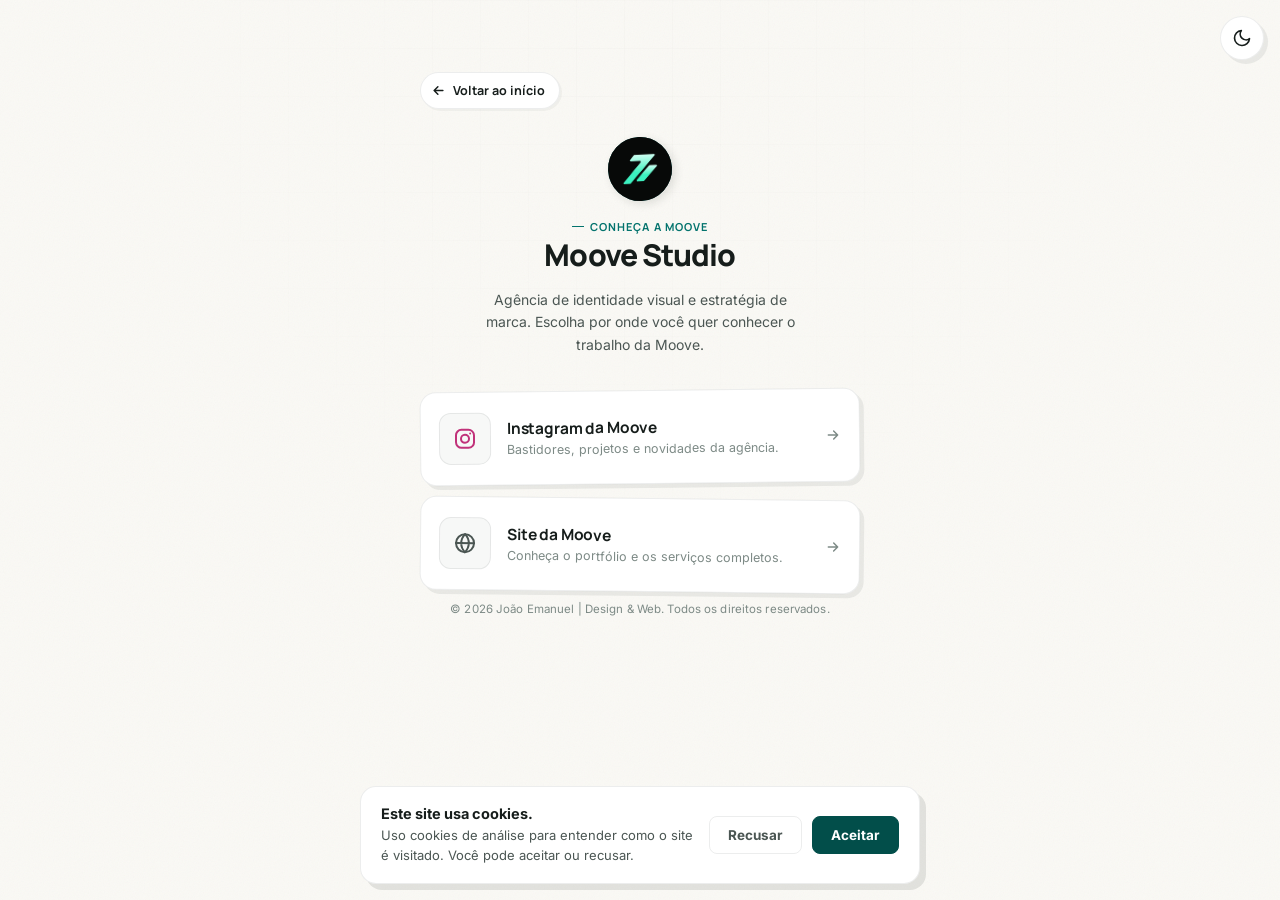
==== commit 53d36759: "Atualização" ====
--- a/moove.html
+++ b/moove.html
@@ -87,8 +87,26 @@
 
 </main>
 
+
+<div class="cookie-banner" id="cookieBanner" role="dialog" aria-live="polite" aria-label="Consentimento de cookies">
+  <div class="cookie-banner-text">
+    <strong>Este site usa cookies.</strong>
+    <span>Uso cookies de análise para entender como o site é visitado. Você pode aceitar ou recusar.</span>
+  </div>
+  <div class="cookie-banner-actions">
+    <button type="button" class="cookie-btn cookie-btn--ghost" id="cookieDecline">Recusar</button>
+    <button type="button" class="cookie-btn cookie-btn--solid" id="cookieAccept">Aceitar</button>
+  </div>
+</div>
+
+<button type="button" class="cookie-manage" id="cookieManage" aria-label="Gerenciar preferências de cookies" title="Gerenciar cookies">
+  <svg viewBox="0 0 24 24" width="16" height="16" fill="none" stroke="currentColor" stroke-width="2" stroke-linecap="round" stroke-linejoin="round" aria-hidden="true"><circle cx="12" cy="12" r="9"/><circle cx="9" cy="10" r="1" fill="currentColor" stroke="none"/><circle cx="14" cy="8" r="1" fill="currentColor" stroke="none"/><circle cx="15" cy="14" r="1" fill="currentColor" stroke="none"/><circle cx="9.5" cy="15" r="1" fill="currentColor" stroke="none"/></svg>
+</button>
+
 <footer>© 2026 João Emanuel | Design &amp; Web. Todos os direitos reservados.</footer>
 
+<script src="assets/js/tracking-config.js"></script>
+<script src="assets/js/consent.js"></script>
 <script src="assets/js/script.js"></script>
 
 </body>
--- a/assets/css/style.css
+++ b/assets/css/style.css
@@ -461,6 +461,30 @@
   }
   .link--primary:hover .link-arrow{ color: #FFFFFF; }
 
+  /* No modo escuro, --accent vira um verde claro/neon — mantemos esse fundo
+     (mesmo padrão usado no card do WhatsApp) e só escurecemos o texto para
+     garantir contraste, em vez de trocar a cor de fundo. */
+  html[data-theme="dark"] .link--primary{
+    color: #0D1312;
+  }
+  html[data-theme="dark"] .link--primary .link-icon{
+    background: rgba(13, 19, 18, 0.1);
+    border-color: rgba(13, 19, 18, 0.14);
+    color: #0D1312;
+  }
+  html[data-theme="dark"] .link--primary .link-desc{ color: rgba(13, 19, 18, 0.7); }
+  html[data-theme="dark"] .link--primary .link-arrow{ color: rgba(13, 19, 18, 0.6); }
+
+  html[data-theme="dark"] .link--primary:hover{
+    background: var(--accent-bright);
+    border-color: var(--accent-bright);
+  }
+  html[data-theme="dark"] .link--primary:hover .link-icon{
+    color: #013A37;
+    background: rgba(13, 19, 18, 0.14);
+  }
+  html[data-theme="dark"] .link--primary:hover .link-arrow{ color: #0D1312; }
+
   /* Secondary CTA card: WhatsApp stylized highlighted button */
   .link--whatsapp {
     background: var(--gold);
@@ -500,7 +524,8 @@
      precisa continuar escuro mesmo quando --text vira claro no modo escuro */
   html[data-theme="dark"] .link--whatsapp,
   html[data-theme="dark"] .link--whatsapp .link-desc,
-  html[data-theme="dark"] .link--whatsapp .link-arrow{
+  html[data-theme="dark"] .link--whatsapp .link-arrow,
+  html[data-theme="dark"] .link--whatsapp .link-icon{
     color: #161D1B;
   }
   html[data-theme="dark"] .link--whatsapp:hover .link-icon{
@@ -1069,3 +1094,144 @@
 @media (prefers-reduced-motion: reduce){
   .theme-toggle.is-spinning{ animation: none; }
 }
+
+/* ================= Banner de cookies ================= */
+.cookie-banner{
+  position: fixed;
+  left: 16px;
+  right: 16px;
+  bottom: 16px;
+  z-index: 200;
+  max-width: 560px;
+  margin: 0 auto;
+  display: flex;
+  flex-wrap: wrap;
+  gap: 16px;
+  align-items: center;
+  justify-content: space-between;
+  padding: 18px 20px;
+  border-radius: var(--radius-lg);
+  background: var(--bg-card);
+  border: 1px solid var(--border);
+  box-shadow: var(--shadow-lift);
+  backdrop-filter: blur(10px);
+  -webkit-backdrop-filter: blur(10px);
+  transform: translateY(120%);
+  opacity: 0;
+  pointer-events: none;
+  transition: transform 0.5s var(--ease), opacity 0.4s var(--ease), background-color 0.4s var(--ease), border-color 0.4s var(--ease);
+}
+
+.cookie-banner.is-visible{
+  transform: translateY(0);
+  opacity: 1;
+  pointer-events: auto;
+}
+
+.cookie-banner-text{
+  display: flex;
+  flex-direction: column;
+  gap: 4px;
+  flex: 1 1 260px;
+}
+
+.cookie-banner-text strong{
+  font-size: 14.5px;
+  color: var(--text);
+}
+
+.cookie-banner-text span{
+  font-size: 13px;
+  color: var(--text-dim);
+  line-height: 1.5;
+}
+
+.cookie-banner-actions{
+  display: flex;
+  gap: 10px;
+  flex: 0 0 auto;
+}
+
+.cookie-btn{
+  font-family: inherit;
+  font-size: 13.5px;
+  font-weight: 700;
+  padding: 10px 18px;
+  border-radius: var(--radius-sm);
+  cursor: pointer;
+  border: 1px solid transparent;
+  transition: transform 0.2s var(--ease), background-color 0.3s var(--ease), border-color 0.3s var(--ease), color 0.3s var(--ease);
+}
+
+.cookie-btn:active{ transform: scale(0.95); }
+
+.cookie-btn--ghost{
+  background: transparent;
+  border-color: var(--border);
+  color: var(--text-dim);
+}
+
+.cookie-btn--ghost:hover{
+  border-color: var(--text-dim);
+  color: var(--text);
+}
+
+.cookie-btn--solid{
+  background: var(--accent);
+  border-color: var(--accent);
+  color: #FFFFFF;
+}
+
+.cookie-btn--solid:hover{
+  background: var(--accent-bright);
+  border-color: var(--accent-bright);
+}
+
+html[data-theme="dark"] .cookie-btn--solid{
+  color: #0D1312;
+}
+
+/* Botão flutuante para reabrir as preferências de cookies depois da escolha */
+.cookie-manage{
+  position: fixed;
+  left: 16px;
+  bottom: 16px;
+  z-index: 90;
+  width: 40px;
+  height: 40px;
+  border-radius: 50%;
+  background: var(--bg-card);
+  border: 1px solid var(--border);
+  color: var(--text-dim);
+  display: flex;
+  align-items: center;
+  justify-content: center;
+  cursor: pointer;
+  box-shadow: var(--shadow-flat);
+  opacity: 0;
+  transform: scale(0.7);
+  pointer-events: none;
+  transition: transform 0.3s var(--ease), opacity 0.3s var(--ease), box-shadow 0.3s var(--ease), border-color 0.3s var(--ease), background-color 0.3s var(--ease), color 0.3s var(--ease);
+}
+
+.cookie-manage.is-visible{
+  opacity: 1;
+  transform: scale(1);
+  pointer-events: auto;
+}
+
+.cookie-manage:hover{
+  color: var(--accent);
+  border-color: var(--accent);
+  transform: scale(1.08);
+}
+
+@media (max-width: 480px){
+  .cookie-banner{
+    flex-direction: column;
+    align-items: stretch;
+  }
+  .cookie-banner-actions{
+    justify-content: flex-end;
+  }
+}
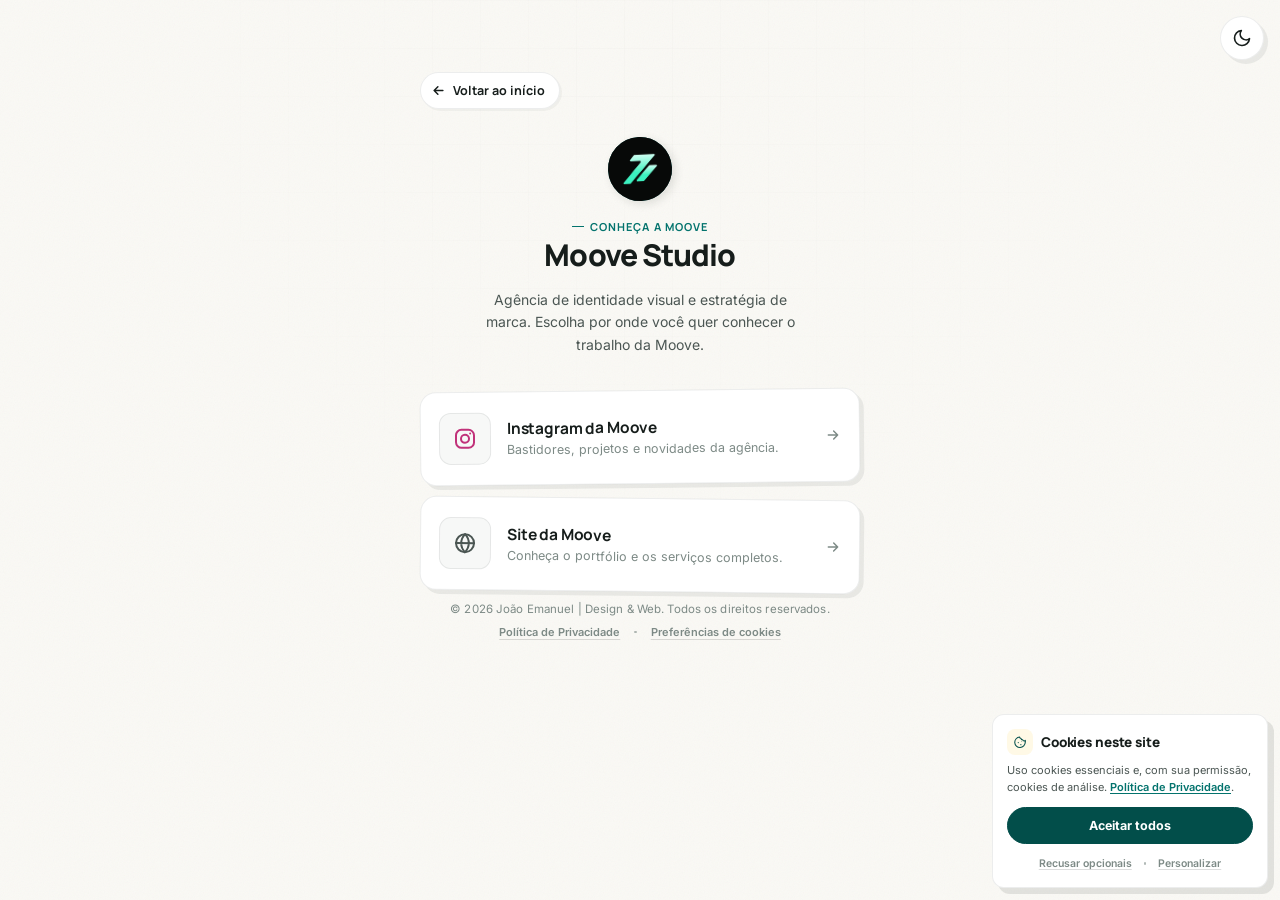
==== commit 8a01875e: "Atualização" ====
--- a/moove.html
+++ b/moove.html
@@ -88,22 +88,100 @@
 </main>
 
 
-<div class="cookie-banner" id="cookieBanner" role="dialog" aria-live="polite" aria-label="Consentimento de cookies">
-  <div class="cookie-banner-text">
-    <strong>Este site usa cookies.</strong>
-    <span>Uso cookies de análise para entender como o site é visitado. Você pode aceitar ou recusar.</span>
+<div class="cookie-consent" id="cookieConsentBanner" role="dialog" aria-live="polite" aria-label="Consentimento de cookies">
+  <div class="cookie-consent__head">
+    <div class="cookie-consent__icon" aria-hidden="true">
+      <svg viewBox="0 0 24 24" fill="none" stroke="currentColor" stroke-width="1.8" stroke-linecap="round" stroke-linejoin="round"><path d="M21 12.5a9 9 0 1 1-9.5-9c0 1.5 1 2.5 2.2 2.5.4 1.4 1.6 2.3 3 2.1.2 1.2 1.2 2.1 2.4 2.1.9 0 1.6-.4 2-1 .2.7.3 1.5-.1 3.3Z"/><circle cx="9" cy="13" r="1" fill="currentColor" stroke="none"/><circle cx="13.5" cy="16.5" r="1" fill="currentColor" stroke="none"/><circle cx="15" cy="10.5" r=".8" fill="currentColor" stroke="none"/></svg>
+    </div>
+    <h2>Cookies neste site</h2>
   </div>
-  <div class="cookie-banner-actions">
-    <button type="button" class="cookie-btn cookie-btn--ghost" id="cookieDecline">Recusar</button>
-    <button type="button" class="cookie-btn cookie-btn--solid" id="cookieAccept">Aceitar</button>
+  <p>Uso cookies essenciais e, com sua permissão, cookies de análise. <a href="politica-de-privacidade.html">Política de Privacidade</a>.</p>
+  <button type="button" class="cbtn cbtn--solid cbtn--block" id="cookieAcceptAll">Aceitar todos</button>
+  <div class="cookie-consent__links">
+    <button type="button" class="cookie-textlink" id="cookieRejectOptional">Recusar opcionais</button>
+    <span class="footer-dot" aria-hidden="true"></span>
+    <button type="button" class="cookie-textlink" id="cookieCustomize">Personalizar</button>
   </div>
 </div>
 
-<button type="button" class="cookie-manage" id="cookieManage" aria-label="Gerenciar preferências de cookies" title="Gerenciar cookies">
-  <svg viewBox="0 0 24 24" width="16" height="16" fill="none" stroke="currentColor" stroke-width="2" stroke-linecap="round" stroke-linejoin="round" aria-hidden="true"><circle cx="12" cy="12" r="9"/><circle cx="9" cy="10" r="1" fill="currentColor" stroke="none"/><circle cx="14" cy="8" r="1" fill="currentColor" stroke="none"/><circle cx="15" cy="14" r="1" fill="currentColor" stroke="none"/><circle cx="9.5" cy="15" r="1" fill="currentColor" stroke="none"/></svg>
-</button>
+<div class="cookie-modal-overlay" id="cookiePreferencesOverlay" aria-hidden="true">
+  <div class="cookie-modal" id="cookiePreferencesModal" role="dialog" aria-modal="true" aria-labelledby="cookieModalTitle">
+    <div class="cookie-modal-head">
+      <h2 id="cookieModalTitle">Preferências de cookies</h2>
+      <button type="button" class="cookie-modal-close" id="cookieModalClose" aria-label="Fechar">
+        <svg viewBox="0 0 24 24" fill="none" stroke="currentColor" stroke-width="2.2" stroke-linecap="round" stroke-linejoin="round" aria-hidden="true"><path d="M18 6 6 18M6 6l12 12"/></svg>
+      </button>
+    </div>
+    <p class="cookie-modal-intro">Escolha quais categorias de cookies você permite. Os necessários mantêm o site funcionando e não podem ser desativados. Mais detalhes na <a href="politica-de-privacidade.html">Política de Privacidade</a>.</p>
 
-<footer>© 2026 João Emanuel | Design &amp; Web. Todos os direitos reservados.</footer>
+    <div class="cookie-cat">
+      <div class="cookie-cat-head">
+        <div class="cookie-cat-title-wrap">
+          <span class="cookie-cat-title">Cookies necessários</span>
+          <span class="cookie-cat-tag">Sempre ativos</span>
+        </div>
+        <div class="cookie-switch">
+          <input type="checkbox" checked disabled aria-label="Cookies necessários, sempre ativos">
+          <span class="cookie-switch-track"><span class="cookie-switch-thumb"></span></span>
+        </div>
+      </div>
+      <p class="cookie-cat-desc">Indispensáveis para o site carregar corretamente e para lembrar a escolha que você fizer aqui. Não são usados para rastreamento e não podem ser desativados.</p>
+    </div>
+
+    <div class="cookie-cat">
+      <div class="cookie-cat-head">
+        <div class="cookie-cat-title-wrap">
+          <span class="cookie-cat-title">Cookies de preferências</span>
+        </div>
+        <div class="cookie-switch">
+          <input type="checkbox" id="cookieTogglePreferences" aria-label="Permitir cookies de preferências">
+          <span class="cookie-switch-track"><span class="cookie-switch-thumb"></span></span>
+        </div>
+      </div>
+      <p class="cookie-cat-desc">Lembram escolhas que você faz no site, como o tema claro ou escuro selecionado, para não precisar configurar de novo a cada visita.</p>
+    </div>
+
+    <div class="cookie-cat">
+      <div class="cookie-cat-head">
+        <div class="cookie-cat-title-wrap">
+          <span class="cookie-cat-title">Cookies de análise e desempenho</span>
+        </div>
+        <div class="cookie-switch">
+          <input type="checkbox" id="cookieToggleAnalytics" aria-label="Permitir cookies de análise e desempenho">
+          <span class="cookie-switch-track"><span class="cookie-switch-thumb"></span></span>
+        </div>
+      </div>
+      <p class="cookie-cat-desc">Usamos o Google Analytics para entender quantas pessoas visitam o site e quais links são mais acessados, com o IP anonimizado. Isso nos ajuda a melhorar a experiência.</p>
+    </div>
+
+    <div class="cookie-cat">
+      <div class="cookie-cat-head">
+        <div class="cookie-cat-title-wrap">
+          <span class="cookie-cat-title">Cookies de marketing</span>
+        </div>
+        <div class="cookie-switch">
+          <input type="checkbox" id="cookieToggleMarketing" aria-label="Permitir cookies de marketing">
+          <span class="cookie-switch-track"><span class="cookie-switch-thumb"></span></span>
+        </div>
+      </div>
+      <p class="cookie-cat-desc">Reservados para ferramentas de anúncios, como o Meta Pixel, que hoje não estão ativas neste site. Se forem ativadas futuramente, ajudarão a medir o desempenho de campanhas.</p>
+    </div>
+
+    <div class="cookie-modal-actions">
+      <button type="button" class="cbtn cbtn--solid" id="cookieModalSave">Salvar preferências</button>
+      <button type="button" class="cbtn cbtn--ghost cbtn--block" id="cookieModalRejectAll">Recusar todos os opcionais</button>
+    </div>
+  </div>
+</div>
+
+<footer>
+  <span class="footer-copy">© 2026 João Emanuel | Design &amp; Web. Todos os direitos reservados.</span>
+  <div class="footer-links">
+    <a href="politica-de-privacidade.html">Política de Privacidade</a>
+    <span class="footer-dot" aria-hidden="true"></span>
+    <button type="button" id="footerCookiePrefs">Preferências de cookies</button>
+  </div>
+</footer>
 
 <script src="assets/js/tracking-config.js"></script>
 <script src="assets/js/consent.js"></script>
--- a/assets/css/style.css
+++ b/assets/css/style.css
@@ -686,10 +686,55 @@
     position:relative;
     z-index:1;
     margin-top:clamp(4px, 2vh, 10px);
+    display:flex;
+    flex-direction:column;
+    align-items:center;
+    gap:9px;
+    text-align:center;
+  }
+
+  footer .footer-copy{
     font-size:11.5px;
     color: var(--text-faint);
     letter-spacing:0.01em;
-    text-align:center;
+  }
+
+  .footer-links{
+    display:flex;
+    align-items:center;
+    gap:14px;
+    flex-wrap:wrap;
+    justify-content:center;
+  }
+
+  .footer-links a,
+  .footer-links button{
+    background:none;
+    border:none;
+    padding:0;
+    font-family:inherit;
+    font-size:11px;
+    font-weight:600;
+    color: var(--text-faint);
+    cursor:pointer;
+    text-decoration:underline;
+    text-underline-offset:3px;
+    text-decoration-color: var(--border-dashed);
+    transition: color 0.25s var(--ease), text-decoration-color 0.25s var(--ease);
+  }
+
+  .footer-links a:hover,
+  .footer-links button:hover{
+    color: var(--accent-bright);
+    text-decoration-color: var(--accent-bright);
+  }
+
+  .footer-dot{
+    width:2.5px;
+    height:2.5px;
+    border-radius:50%;
+    background: var(--text-faint);
+    opacity:0.6;
   }
 
   @keyframes rise{
@@ -1063,7 +1108,7 @@
 
 html[data-theme="dark"] .theme-toggle .icon-moon{
   opacity: 0;
-  transform: rotate(90deg) scale(0.4);
+  transform: rotate(35deg) scale(0.4);
 }
 
 html[data-theme="dark"] .theme-toggle .icon-sun{
@@ -1095,143 +1140,390 @@
   .theme-toggle.is-spinning{ animation: none; }
 }
 
-/* ================= Banner de cookies ================= */
-.cookie-banner{
+/* ======================================================================
+   Consentimento de cookies (LGPD)
+   ====================================================================== */
+
+/* ---------- Banner principal (toast compacto) ---------- */
+.cookie-consent{
   position: fixed;
-  left: 16px;
-  right: 16px;
-  bottom: 16px;
-  z-index: 200;
-  max-width: 560px;
-  margin: 0 auto;
-  display: flex;
-  flex-wrap: wrap;
-  gap: 16px;
-  align-items: center;
-  justify-content: space-between;
-  padding: 18px 20px;
-  border-radius: var(--radius-lg);
+  z-index: 300;
+  right: max(12px, env(safe-area-inset-right));
+  bottom: max(12px, env(safe-area-inset-bottom));
+  left: auto;
+  width: min(276px, calc(100vw - 24px));
+  transform: translateY(16px) scale(0.98);
+  opacity: 0;
+  pointer-events: none;
   background: var(--bg-card);
   border: 1px solid var(--border);
+  border-radius: var(--radius-md);
   box-shadow: var(--shadow-lift);
-  backdrop-filter: blur(10px);
-  -webkit-backdrop-filter: blur(10px);
-  transform: translateY(120%);
-  opacity: 0;
-  pointer-events: none;
-  transition: transform 0.5s var(--ease), opacity 0.4s var(--ease), background-color 0.4s var(--ease), border-color 0.4s var(--ease);
-}
-
-.cookie-banner.is-visible{
-  transform: translateY(0);
+  padding: 14px 14px 13px;
+  transition: transform 0.45s var(--ease), opacity 0.35s var(--ease), background-color 0.4s var(--ease), border-color 0.4s var(--ease);
+}
+
+.cookie-consent.is-visible{
+  transform: translateY(0) scale(1);
   opacity: 1;
   pointer-events: auto;
 }
 
-.cookie-banner-text{
+.cookie-consent__head{
   display: flex;
-  flex-direction: column;
-  gap: 4px;
-  flex: 1 1 260px;
-}
-
-.cookie-banner-text strong{
-  font-size: 14.5px;
+  align-items: center;
+  gap: 8px;
+  margin-bottom: 7px;
+}
+
+.cookie-consent__icon{
+  width: 26px;
+  height: 26px;
+  flex-shrink: 0;
+  border-radius: 8px;
+  background: var(--gold-soft);
+  color: var(--accent);
+  display: flex;
+  align-items: center;
+  justify-content: center;
+}
+
+html[data-theme="dark"] .cookie-consent__icon{ color: var(--gold); }
+
+.cookie-consent__icon svg{ width: 14px; height: 14px; }
+
+.cookie-consent h2{
+  font-family: 'Manrope', sans-serif;
+  font-weight: 800;
+  font-size: 13.5px;
+  letter-spacing: -0.01em;
   color: var(--text);
 }
 
-.cookie-banner-text span{
-  font-size: 13px;
+.cookie-consent p{
+  font-size: 11px;
+  line-height: 1.55;
   color: var(--text-dim);
-  line-height: 1.5;
-}
-
-.cookie-banner-actions{
+  margin-bottom: 11px;
+}
+
+.cookie-consent a{
+  color: var(--accent-bright);
+  font-weight: 600;
+  text-decoration: underline;
+  text-underline-offset: 2px;
+}
+
+.cookie-consent__links{
   display: flex;
+  align-items: center;
+  justify-content: center;
   gap: 10px;
-  flex: 0 0 auto;
-}
-
-.cookie-btn{
+  margin-top: 9px;
+}
+
+.cookie-textlink{
   font-family: inherit;
-  font-size: 13.5px;
+  background: none;
+  border: none;
+  padding: 4px 2px;
+  font-size: 10.5px;
+  font-weight: 600;
+  color: var(--text-faint);
+  cursor: pointer;
+  text-decoration: underline;
+  text-underline-offset: 2px;
+  text-decoration-color: var(--border-dashed);
+  transition: color 0.2s var(--ease), text-decoration-color 0.2s var(--ease);
+}
+
+.cookie-textlink:hover{ color: var(--accent-bright); text-decoration-color: var(--accent-bright); }
+
+/* ---------- Botões (pill, inspirados na referência) ---------- */
+.cbtn{
+  font-family: inherit;
   font-weight: 700;
-  padding: 10px 18px;
-  border-radius: var(--radius-sm);
+  font-size: 12.5px;
+  padding: 10px 14px;
+  border-radius: 999px;
   cursor: pointer;
   border: 1px solid transparent;
+  text-align: center;
   transition: transform 0.2s var(--ease), background-color 0.3s var(--ease), border-color 0.3s var(--ease), color 0.3s var(--ease);
 }
 
-.cookie-btn:active{ transform: scale(0.95); }
-
-.cookie-btn--ghost{
+.cbtn:active{ transform: scale(0.96); }
+
+.cbtn--solid{
+  background: var(--accent);
+  border-color: var(--accent);
+  color: #FFFFFF;
+  width: 100%;
+}
+
+.cbtn--solid:hover{ background: var(--accent-bright); border-color: var(--accent-bright); }
+
+html[data-theme="dark"] .cbtn--solid{ color: #0D1312; }
+
+.cbtn--ghost{
+  flex: 1;
   background: transparent;
   border-color: var(--border);
   color: var(--text-dim);
 }
 
-.cookie-btn--ghost:hover{
-  border-color: var(--text-dim);
-  color: var(--text);
-}
-
-.cookie-btn--solid{
-  background: var(--accent);
-  border-color: var(--accent);
-  color: #FFFFFF;
-}
-
-.cookie-btn--solid:hover{
-  background: var(--accent-bright);
-  border-color: var(--accent-bright);
-}
-
-html[data-theme="dark"] .cookie-btn--solid{
-  color: #0D1312;
-}
-
-/* Botão flutuante para reabrir as preferências de cookies depois da escolha */
-.cookie-manage{
+.cbtn--ghost:hover{ border-color: var(--text-dim); color: var(--text); }
+
+.cbtn--text{
+  flex: 1;
+  background: transparent;
+  border-color: transparent;
+  color: var(--text-faint);
+  text-decoration: underline;
+  text-underline-offset: 3px;
+  text-decoration-color: var(--border-dashed);
+}
+
+.cbtn--text:hover{ color: var(--accent-bright); text-decoration-color: var(--accent-bright); }
+
+.cbtn--block{ width: 100%; flex: none; }
+
+/* ---------- Modal de preferências ---------- */
+.cookie-modal-overlay{
   position: fixed;
-  left: 16px;
-  bottom: 16px;
-  z-index: 90;
-  width: 40px;
-  height: 40px;
-  border-radius: 50%;
+  inset: 0;
+  z-index: 400;
+  display: flex;
+  align-items: flex-end;
+  justify-content: center;
+  background: rgba(13, 19, 18, 0.55);
+  backdrop-filter: blur(3px);
+  -webkit-backdrop-filter: blur(3px);
+  opacity: 0;
+  pointer-events: none;
+  transition: opacity 0.3s var(--ease);
+}
+
+.cookie-modal-overlay.is-visible{ opacity: 1; pointer-events: auto; }
+
+@media (min-width: 640px){
+  .cookie-modal-overlay{ align-items: center; padding: 20px; }
+}
+
+.cookie-modal{
+  width: 100%;
+  max-width: 460px;
+  max-height: 86vh;
+  overflow-y: auto;
   background: var(--bg-card);
   border: 1px solid var(--border);
-  color: var(--text-dim);
+  border-radius: var(--radius-lg) var(--radius-lg) 0 0;
+  box-shadow: var(--shadow-lift);
+  padding: 24px 22px 22px;
+  transform: translateY(28px);
+  transition: transform 0.4s var(--ease), background-color 0.4s var(--ease), border-color 0.4s var(--ease);
+}
+
+.cookie-modal-overlay.is-visible .cookie-modal{ transform: translateY(0); }
+
+@media (min-width: 640px){
+  .cookie-modal{ border-radius: var(--radius-lg); transform: translateY(14px) scale(0.98); }
+  .cookie-modal-overlay.is-visible .cookie-modal{ transform: translateY(0) scale(1); }
+}
+
+.cookie-modal-head{
+  display: flex;
+  align-items: flex-start;
+  justify-content: space-between;
+  gap: 12px;
+  margin-bottom: 6px;
+}
+
+.cookie-modal-head h2{
+  font-family: 'Manrope', sans-serif;
+  font-weight: 800;
+  font-size: 17px;
+  letter-spacing: -0.01em;
+  color: var(--text);
+}
+
+.cookie-modal-close{
+  width: 30px;
+  height: 30px;
+  flex-shrink: 0;
+  border-radius: 50%;
+  border: 1px solid var(--border);
+  background: transparent;
+  color: var(--text-faint);
   display: flex;
   align-items: center;
   justify-content: center;
   cursor: pointer;
-  box-shadow: var(--shadow-flat);
+  transition: color 0.2s var(--ease), border-color 0.2s var(--ease);
+}
+
+.cookie-modal-close svg{ width: 14px; height: 14px; }
+.cookie-modal-close:hover{ color: var(--text); border-color: var(--text-dim); }
+
+.cookie-modal-intro{
+  font-size: 12.5px;
+  line-height: 1.65;
+  color: var(--text-dim);
+  margin-bottom: 16px;
+}
+
+.cookie-modal-intro a{ color: var(--accent-bright); font-weight: 600; text-decoration: underline; text-underline-offset: 2px; }
+
+.cookie-cat{ border-top: 1px solid var(--border); padding: 14px 0; }
+.cookie-cat:first-of-type{ border-top: none; padding-top: 2px; }
+
+.cookie-cat-head{
+  display: flex;
+  align-items: center;
+  justify-content: space-between;
+  gap: 14px;
+}
+
+.cookie-cat-title-wrap{ display: flex; flex-direction: column; gap: 3px; }
+
+.cookie-cat-title{
+  font-family: 'Manrope', sans-serif;
+  font-weight: 700;
+  font-size: 13.5px;
+  color: var(--text);
+}
+
+.cookie-cat-tag{
+  font-size: 10px;
+  font-weight: 700;
+  text-transform: uppercase;
+  letter-spacing: 0.06em;
+  color: var(--accent-bright);
+}
+
+.cookie-cat-desc{
+  font-size: 12px;
+  line-height: 1.6;
+  color: var(--text-faint);
+  margin-top: 6px;
+  padding-right: 6px;
+}
+
+/* ---------- Switch (toggle) ---------- */
+.cookie-switch{ position: relative; width: 42px; height: 24px; flex-shrink: 0; }
+
+.cookie-switch input{
   opacity: 0;
-  transform: scale(0.7);
+  position: absolute;
+  inset: 0;
+  z-index: 1;
+  width: 100%;
+  height: 100%;
+  margin: 0;
+  cursor: pointer;
+}
+
+.cookie-switch-track{
+  position: absolute;
+  inset: 0;
+  background: var(--border-dashed);
+  border-radius: 999px;
+  transition: background-color 0.25s var(--ease);
   pointer-events: none;
-  transition: transform 0.3s var(--ease), opacity 0.3s var(--ease), box-shadow 0.3s var(--ease), border-color 0.3s var(--ease), background-color 0.3s var(--ease), color 0.3s var(--ease);
-}
-
-.cookie-manage.is-visible{
-  opacity: 1;
-  transform: scale(1);
-  pointer-events: auto;
-}
-
-.cookie-manage:hover{
-  color: var(--accent);
-  border-color: var(--accent);
-  transform: scale(1.08);
-}
-
-@media (max-width: 480px){
-  .cookie-banner{
-    flex-direction: column;
-    align-items: stretch;
-  }
-  .cookie-banner-actions{
-    justify-content: flex-end;
-  }
-}
+}
+
+.cookie-switch-thumb{
+  position: absolute;
+  top: 3px;
+  left: 3px;
+  width: 18px;
+  height: 18px;
+  border-radius: 50%;
+  background: #FFFFFF;
+  box-shadow: 0 1px 3px rgba(0,0,0,0.25);
+  transition: transform 0.25s var(--ease);
+  pointer-events: none;
+}
+
+.cookie-switch input:checked + .cookie-switch-track{ background: var(--accent); }
+.cookie-switch input:checked + .cookie-switch-track .cookie-switch-thumb{ transform: translateX(18px); }
+.cookie-switch input:disabled{ cursor: default; }
+.cookie-switch input:disabled + .cookie-switch-track{ background: var(--accent); opacity: 0.45; }
+.cookie-switch input:focus-visible + .cookie-switch-track{ outline: 2px solid var(--accent-bright); outline-offset: 2px; }
+
+.cookie-modal-actions{
+  display: flex;
+  flex-direction: column;
+  gap: 8px;
+  margin-top: 20px;
+}
+
+/* ======================================================================
+   Página de Política de Privacidade
+   ====================================================================== */
+.policy-content{ width: 100%; }
+
+.policy-updated{
+  font-size: 11.5px;
+  color: var(--text-faint);
+  margin-bottom: 22px;
+}
+
+.policy-section{ margin-bottom: 24px; }
+
+.policy-section h2{
+  font-family: 'Manrope', sans-serif;
+  font-weight: 800;
+  font-size: 15.5px;
+  letter-spacing: -0.01em;
+  color: var(--text);
+  margin-bottom: 9px;
+}
+
+.policy-section h3{
+  font-family: 'Manrope', sans-serif;
+  font-weight: 700;
+  font-size: 13.5px;
+  color: var(--text);
+  margin: 14px 0 6px;
+}
+
+.policy-section p{
+  font-size: 13px;
+  line-height: 1.75;
+  color: var(--text-dim);
+  margin-bottom: 9px;
+}
+
+.policy-section ul{ padding-left: 18px; margin-bottom: 9px; display: flex; flex-direction: column; gap: 5px; }
+
+.policy-section li{
+  font-size: 13px;
+  line-height: 1.65;
+  color: var(--text-dim);
+}
+
+.policy-section li strong{ color: var(--text); }
+
+.policy-section a{ color: var(--accent-bright); font-weight: 600; text-decoration: underline; text-underline-offset: 2px; }
+
+.policy-table-wrap{ width: 100%; overflow-x: auto; margin: 10px 0 6px; border-radius: var(--radius-sm); border: 1px solid var(--border); }
+
+.policy-table{ width: 100%; min-width: 480px; border-collapse: collapse; font-size: 12px; }
+
+.policy-table th, .policy-table td{
+  border-bottom: 1px solid var(--border);
+  padding: 9px 12px;
+  text-align: left;
+  color: var(--text-dim);
+  vertical-align: top;
+}
+
+.policy-table tr:last-child td{ border-bottom: none; }
+
+.policy-table th{
+  font-family: 'Manrope', sans-serif;
+  font-weight: 700;
+  color: var(--text);
+  background: var(--gold-soft);
+}
